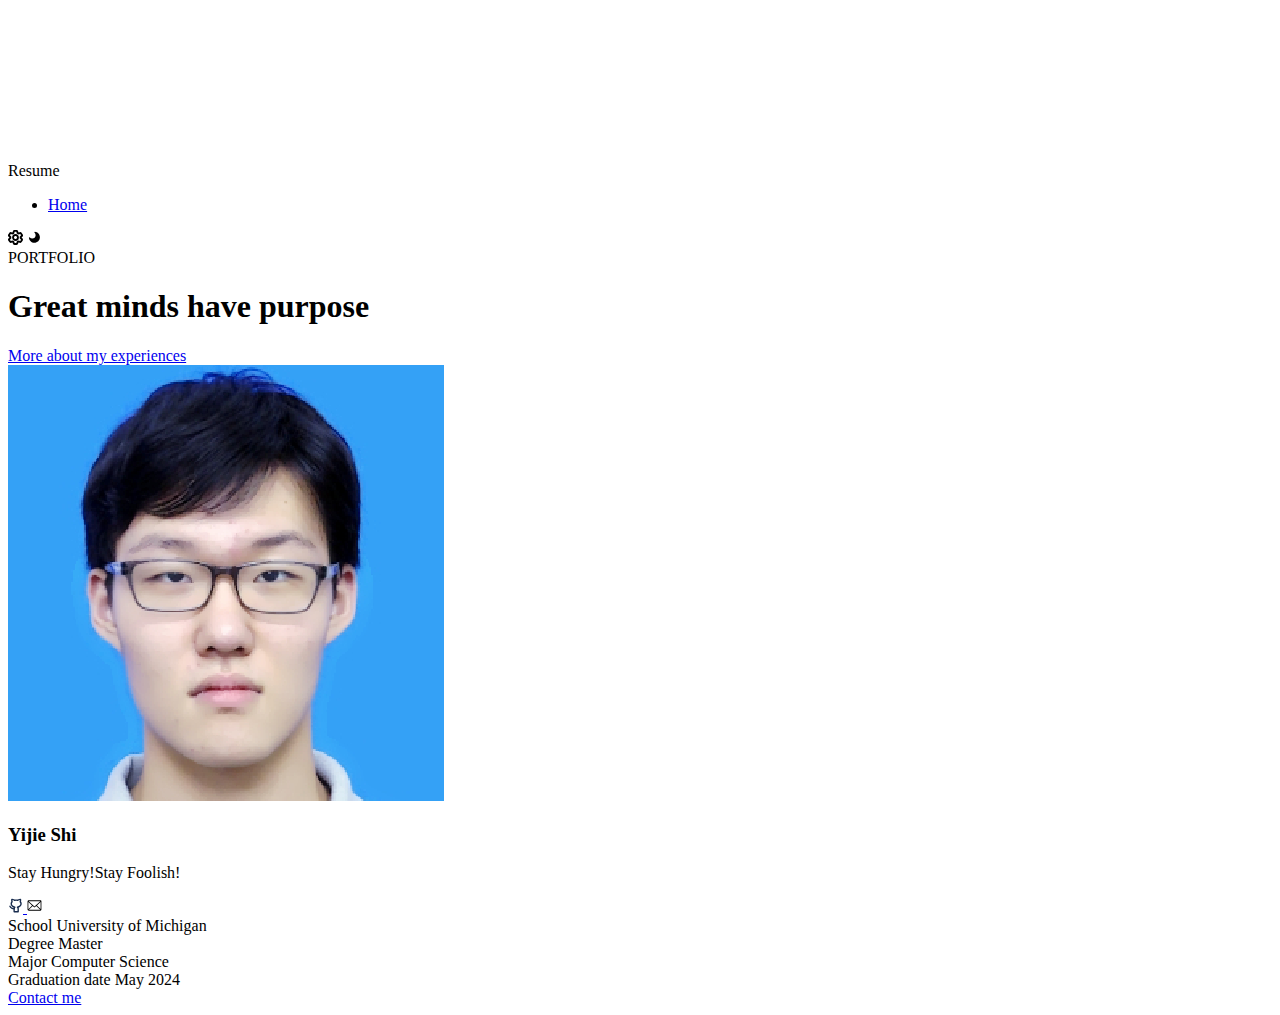
==== index.html @ 6bd4e048 "Change file name" ====
<!DOCTYPE html>
<html lang="en">

<head>
  <meta charset="UTF-8">
  <meta http-equiv="X-UA-Compatible" content="IE=edge">
  <meta name="viewport" content="width=device-width, initial-scale=1.0">
  <title>Yijie Shi's page</title>
  <link rel="stylesheet" href="./css/base.css">
  <script src="./js/jq.js"></script>
  <link rel="stylesheet" href="./css/home.css">
</head>

<body>
  <canvas class="canvas-wrap" id="triangle-lost-in-space" resize="true"></canvas>

  <!-- loading -->
  <div class="lodding-wrap">
    <div class="loadding-div"></div>
  </div>


  <!-- mainpage -->
  <div class="box">

    <!-- top -->
    <div class="header borderafter">
      <div class="col">
        <span>Resume</span>
        <div class="header-right">
          <div class="min_menu-wrap" id="minmenu">
            <span class="min_menu"></span>
          </div>
          <div class="menu_list">
            <ul class="header-nav">
              <li><a href="./home.html">Home</a></li>
            </ul>
            <!-- switch -->
            <span class="kaig-bottm">
              <svg t="1649159647627" class="icon" viewBox="0 0 1024 1024" version="1.1"
                xmlns="http://www.w3.org/2000/svg" p-id="2250" width="15" height="15">
                <path
                  d="M1008.535135 710.670332l-70.446388 116.386904a112.099975 112.099975 0 0 1-140.572857 43.829042l-69.422645-17.083729c-5.502624 3.1992-11.133217 6.3984-16.763809 9.341665l-18.299425 62.896276C687.335435 981.514621 639.4754 1023.744064 582.657604 1023.744064H441.764828c-56.817796 0-104.677831-42.293427-110.308423-97.703574l-18.299425-62.896276a422.166458 422.166458 0 0 1-16.827793-9.341665l-69.614597 17.083729a112.163959 112.163959 0 0 1-140.508873-43.893026L15.631361 710.542364a107.493127 107.493127 0 0 1 32.43989-144.731817L96.251206 518.910272a410.649338 410.649338 0 0 1 0-14.204448l-48.179955-46.836291a107.365159 107.365159 0 0 1-32.375906-144.731817l70.190452-116.450888a112.099975 112.099975 0 0 1 140.572857-43.893026l69.550612 17.083729c5.566608-3.1992 11.133217-6.3984 16.827794-9.341665l18.299425-62.896276C336.831061 42.229443 384.691096 0 441.508892 0H582.529636c56.817796 0 104.677831 42.293427 110.372407 97.63959l18.235441 62.704324c5.75856 3.007248 11.325169 6.142464 16.827793 9.341665l69.678581-17.083729a112.163959 112.163959 0 0 1 140.508873 43.893026l70.446388 116.514872a107.493127 107.493127 0 0 1-32.375906 144.731817l-48.179955 46.772307a414.616346 414.616346 0 0 1 0 14.204448l48.243939 46.836291c47.092227 31.928018 62.192452 94.952262 32.247938 145.115721z m-213.066733-142.23644l3.391152-31.032242a246.210447 246.210447 0 0 0 0-51.699076l-3.263184-30.904274 93.992502-91.305173-53.554612-88.553862-131.615096 32.311922-23.546113-16.059985a294.134466 294.134466 0 0 0-48.627844-26.809297l-27.513121-11.901025L568.453156 127.968008H455.649356L419.370426 252.736816l-27.705074 11.965009c-16.635841 7.166208-32.951762 16.187953-48.499875 26.745313l-23.610097 15.996001-131.487128-32.247938-53.36266 88.489878 94.056486 91.433141-3.263184 30.968258a247.874031 247.874031 0 0 0 0 51.699076l3.1992 30.904274-93.928518 91.369157 53.554612 88.489878 131.551112-32.311922 23.610097 16.059985c15.292177 10.429393 31.544114 19.451137 48.563859 26.809297l27.577106 11.965009L455.905292 895.776056h112.611848l36.342914-124.768808 27.64109-11.965009c16.699825-7.166208 32.951762-16.187953 48.563859-26.745313l23.546113-15.996001 131.423144 32.247938 53.68258-88.745814-94.184454-91.369157zM512.147232 615.846038c57.329668 0 103.846038-46.516371 103.974006-103.974006 0-57.329668-46.644339-103.974006-103.974006-103.974007S408.173225 454.542364 408.173225 511.872032 454.817564 615.846038 512.147232 615.846038z m0 127.968008c-127.968008 0-231.942014-103.910022-231.942015-231.942014 0-127.968008 103.910022-231.942014 231.942015-231.942015 127.968008 0 231.942014 103.910022 231.942014 232.133967A232.133967 232.133967 0 0 1 512.147232 743.814046z"
                  p-id="2251"></path>
              </svg>
              <span class="my-radio active" id="myRadio">
                <i></i>
              </span>
              <svg t="1649159678284" class="icon" viewBox="0 0 1024 1024" version="1.1"
                xmlns="http://www.w3.org/2000/svg" p-id="3376" width="15" height="15">
                <path
                  d="M505.4 878.6c-196.7 0-358-150.9-374.9-343.1 1-18.6 16.1-33.4 34.9-33.4 10.8 0 20.5 4.8 26.9 12.4 0.2 0.3 0.5 0.1 0.5-0.7 41.6 44.2 100.5 71.9 166.1 71.9 127.1 0 230.1-103 230.1-230.1 0-66.1-28-125.1-72.6-166.8 0.1-0.1 0.5-0.1 0.3-0.3-7-6.5-11.4-15.7-11.4-26.1 0-19 14.9-34.1 33.7-35.3 192.1 17.1 342.9 178.3 342.9 375 0 208-168.5 376.5-376.5 376.5z"
                  p-id="3377"></path>
              </svg>
            </span>
          </div>
        </div>
      </div>
    </div>

    <div class="navigation">
      <div class="nav-titleBox co zz">
        <div class="co-left"></div>

        <div class="co-right">
          <span class="titleBox-tag">PORTFOLIO</span>
          <h1>
            Great minds have purpose
          </h1>
          <a class="buttom navbtn" href="#next-one">More about my experiences
          </a>
        </div>
      </div>
    </div>

    <div class="content zz">
      <div class="co-left">
        <div class="me-card carbox borderbefore" id="mycard">
          <div class="mecar-title">
            <div class="me-image">
              <img src="./img/syj.png" alt="">
            </div>
            <h3>Yijie Shi</h3>
            <p class="me-hover">
              <span>Stay Hungry!Stay Foolish!</span>
            </p>
          </div>
          <div class="borderbotm"></div>
          <div class="lianxi-list">
            <a title="github:Yijie-Shi0829" href="https://github.com/Yijie-Shi0829">
              <svg t="1649145950732" class="icon" viewBox="0 0 1024 1024" version="1.1"
                xmlns="http://www.w3.org/2000/svg" p-id="16367" width="15" height="15">
                <path
                  d="M695.765333 981.333333h-276.053333c-26.794667 0-47.317333-21.077333-47.317333-48.64V739.84c0-29.184 6.314667-56.746667 17.365333-81.066667-129.365333-48.64-214.528-150.784-214.528-264.277333 0-53.504 17.365333-103.765333 50.474667-147.498667-12.629333-42.154667-15.786667-95.658667-12.629334-157.269333C216.234667 62.122667 236.8 42.666667 261.973333 42.666667c14.208 0 134.101333 1.621333 203.52 64.853333a504.448 504.448 0 0 1 184.533334 0C717.866667 44.288 837.717333 42.666667 853.504 42.666667c25.216 0 45.738667 19.456 47.317333 45.397333 4.693333 61.610667 0 115.114667-12.629333 157.269333C921.301333 290.688 938.666667 340.906667 938.666667 392.832c0 113.493333-85.162667 215.637333-214.528 264.277333a207.786667 207.786667 0 0 1 17.365333 81.066667v192.896c1.578667 27.562667-20.48 50.261333-45.738667 50.261333z m-228.693333-97.28h181.333333V739.84c0-27.562667-12.586667-53.504-33.109333-71.338667-14.165333-11.349333-20.48-30.805333-15.786667-50.261333 4.778667-17.834667 18.944-32.426667 36.309334-35.669333 123.050667-24.32 208.213333-102.144 208.213333-189.696 0-47.018667-25.258667-82.688-45.738667-105.386667-14.208-14.549333-17.365333-35.626667-7.893333-55.082667 6.314667-12.970667 15.786667-40.533333 15.786667-89.173333-39.466667 6.485333-85.205333 19.456-102.528 45.397333-11.093333 16.213333-31.573333 24.32-50.474667 19.456a393.045333 393.045333 0 0 0-194.005333 0c-18.944 4.864-37.888-3.242667-50.474667-19.456-17.365333-25.941333-63.146667-38.912-102.528-45.397333 1.578667 48.64 9.429333 76.202667 15.786667 89.173333 7.850667 17.834667 4.693333 40.533333-7.936 55.082667-20.48 22.698667-45.738667 58.368-45.738667 105.386667 0 87.552 85.205333 163.754667 208.213333 189.696 17.365333 3.242667 31.573333 17.834667 36.266667 35.669333 4.736 17.834667-1.578667 37.290667-15.786667 50.261333a95.104 95.104 0 0 0-33.109333 71.296v144.298667h3.157333z"
                  fill="#172B4D" p-id="16368"></path>
                <path
                  d="M403.968 788.394667c-212.949333 0-309.162667-194.56-313.898667-202.666667-11.050667-24.32-1.578667-53.461333 20.48-64.810667 23.68-11.349333 52.053333-1.621333 63.146667 21.077334 3.114667 6.485333 80.426667 157.269333 241.28 149.162666 26.837333-1.621333 48.896 19.456 48.896 46.976 1.578667 27.562667-18.901333 50.261333-45.738667 50.261334h-14.165333z"
                  fill="#172B4D" p-id="16369"></path>
              </svg>
            </a>
            <a title="email:yijieshi@umich.edu" href="Mailto:yijieshi@umich.edu?Subject=Title&amp;Body=Content">
              <svg t="1649145973361" class="icon" viewBox="0 0 1024 1024" version="1.1"
                xmlns="http://www.w3.org/2000/svg" p-id="17271" width="15" height="15">
                <path
                  d="M983.899806 785.385782V224.886223h0.180631l-0.180631-4.696419c-0.180632-5.238314-0.722526-10.476627-1.806315-15.714941-2.890104-25.469042-21.675781-44.977245-45.519139-47.686717H122.287529c-11.741048 0-23.482096 1.625684-34.861881 5.238314-30.346093 10.295996-50.757453 40.100194-50.576821 74.058917v534.849885c-0.361263 21.314518 5.780208 42.087141 17.701887 59.789028l0.361263 0.722526 5.418946 3.973893c18.243782 21.856412 44.977245 34.319986 73.517022 34.500618H904.421944c37.751984 0 70.265655-27.094726 79.477862-66.291763l0.180631-0.541894c0.361263-5.96084 0.361263-11.741048-0.180631-17.701888zM390.16405 547.494091l55.453872 49.854295 43.893456 40.100194c5.418945 5.96084 13.005468 9.57347 21.133886 9.57347 7.947786 0 15.534309-3.431999 21.133886-9.57347l101.153642-91.941436 272.753572 263.721997H126.622685L390.16405 547.494091z m120.119951 30.346092L111.449638 216.03528H115.604163c214.409596-0.903158 703.559711-2.890104 793.875463-0.361263l-399.195625 362.166166z m165.458458-69.72376l251.619686-227.956959v474.518963L675.742459 508.116423z m-328.568707 0.180631L93.205856 760.278003V278.895043l253.967896 229.402011z"
                  p-id="17272"></path>
              </svg>
            </a>
          </div>
          <div class="borderbotm"></div>
          <div class="mecar-bottm">
            <div>
              <span class="mecarbottm-key">School</span>
              <span class="mecarbottm-value">University of Michigan</span>
            </div>
            <div>
              <span class="mecarbottm-key">Degree</span>
              <span class="mecarbottm-value">Master</span>
            </div>
            <div>
              <span class="mecarbottm-key">Major</span>
              <span class="mecarbottm-value">Computer Science</span>
            </div>
            <div>
              <span class="mecarbottm-key">Graduation date</span>
              <span class="mecarbottm-value">May 2024</span>
            </div>

          </div>
          <div class="borderbotm"></div>
          <div class="buttom-box ">
            <a class="button" href="Mailto:yijieshi@umich.edu?Subject=Title&amp;Body=Content">Contact me</a>
          </div>
        </div>
      </div>
      <!-- right -->
      <div class="co-right" id="next-one">
        <div class="content-li li1">
        </div>
        <div class="borderbotm"></div>
      </div>
    </div>
</body>

<script src="./js/base.js"></script>
<script type="text/javascript" src="./js/paper-full.min.js"></script>
<script type="text/javascript" src="./js/canvas.js"></script>

</html>
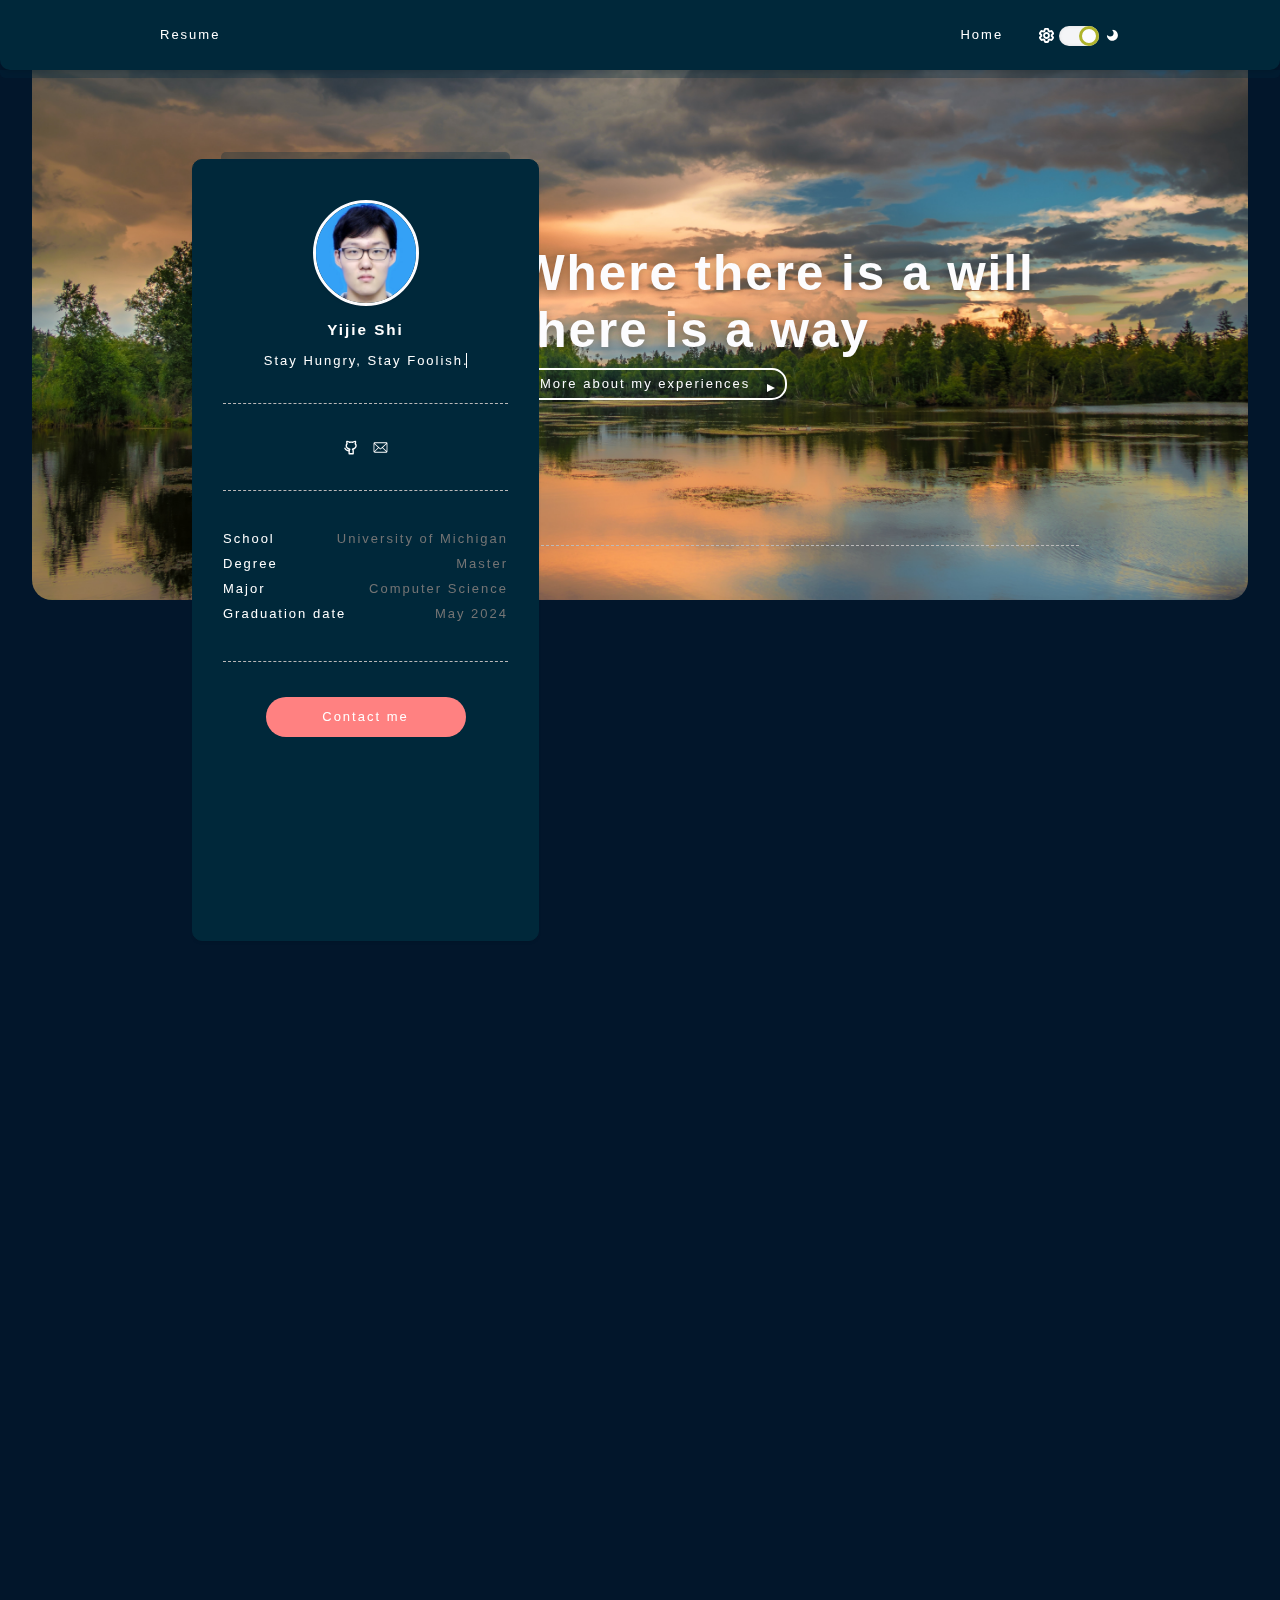
==== commit cea864db: "Update" ====
--- a/index.html
+++ b/index.html
@@ -14,12 +14,6 @@
 <body>
   <canvas class="canvas-wrap" id="triangle-lost-in-space" resize="true"></canvas>
 
-  <!-- loading -->
-  <div class="lodding-wrap">
-    <div class="loadding-div"></div>
-  </div>
-
-
   <!-- mainpage -->
   <div class="box">
 
@@ -33,7 +27,7 @@
           </div>
           <div class="menu_list">
             <ul class="header-nav">
-              <li><a href="./home.html">Home</a></li>
+              <li><a href="./index.html">Home</a></li>
             </ul>
             <!-- switch -->
             <span class="kaig-bottm">
@@ -43,7 +37,7 @@
                   d="M1008.535135 710.670332l-70.446388 116.386904a112.099975 112.099975 0 0 1-140.572857 43.829042l-69.422645-17.083729c-5.502624 3.1992-11.133217 6.3984-16.763809 9.341665l-18.299425 62.896276C687.335435 981.514621 639.4754 1023.744064 582.657604 1023.744064H441.764828c-56.817796 0-104.677831-42.293427-110.308423-97.703574l-18.299425-62.896276a422.166458 422.166458 0 0 1-16.827793-9.341665l-69.614597 17.083729a112.163959 112.163959 0 0 1-140.508873-43.893026L15.631361 710.542364a107.493127 107.493127 0 0 1 32.43989-144.731817L96.251206 518.910272a410.649338 410.649338 0 0 1 0-14.204448l-48.179955-46.836291a107.365159 107.365159 0 0 1-32.375906-144.731817l70.190452-116.450888a112.099975 112.099975 0 0 1 140.572857-43.893026l69.550612 17.083729c5.566608-3.1992 11.133217-6.3984 16.827794-9.341665l18.299425-62.896276C336.831061 42.229443 384.691096 0 441.508892 0H582.529636c56.817796 0 104.677831 42.293427 110.372407 97.63959l18.235441 62.704324c5.75856 3.007248 11.325169 6.142464 16.827793 9.341665l69.678581-17.083729a112.163959 112.163959 0 0 1 140.508873 43.893026l70.446388 116.514872a107.493127 107.493127 0 0 1-32.375906 144.731817l-48.179955 46.772307a414.616346 414.616346 0 0 1 0 14.204448l48.243939 46.836291c47.092227 31.928018 62.192452 94.952262 32.247938 145.115721z m-213.066733-142.23644l3.391152-31.032242a246.210447 246.210447 0 0 0 0-51.699076l-3.263184-30.904274 93.992502-91.305173-53.554612-88.553862-131.615096 32.311922-23.546113-16.059985a294.134466 294.134466 0 0 0-48.627844-26.809297l-27.513121-11.901025L568.453156 127.968008H455.649356L419.370426 252.736816l-27.705074 11.965009c-16.635841 7.166208-32.951762 16.187953-48.499875 26.745313l-23.610097 15.996001-131.487128-32.247938-53.36266 88.489878 94.056486 91.433141-3.263184 30.968258a247.874031 247.874031 0 0 0 0 51.699076l3.1992 30.904274-93.928518 91.369157 53.554612 88.489878 131.551112-32.311922 23.610097 16.059985c15.292177 10.429393 31.544114 19.451137 48.563859 26.809297l27.577106 11.965009L455.905292 895.776056h112.611848l36.342914-124.768808 27.64109-11.965009c16.699825-7.166208 32.951762-16.187953 48.563859-26.745313l23.546113-15.996001 131.423144 32.247938 53.68258-88.745814-94.184454-91.369157zM512.147232 615.846038c57.329668 0 103.846038-46.516371 103.974006-103.974006 0-57.329668-46.644339-103.974006-103.974006-103.974007S408.173225 454.542364 408.173225 511.872032 454.817564 615.846038 512.147232 615.846038z m0 127.968008c-127.968008 0-231.942014-103.910022-231.942015-231.942014 0-127.968008 103.910022-231.942014 231.942015-231.942015 127.968008 0 231.942014 103.910022 231.942014 232.133967A232.133967 232.133967 0 0 1 512.147232 743.814046z"
                   p-id="2251"></path>
               </svg>
-              <span class="my-radio active" id="myRadio">
+              <span class="switch active" id="switch">
                 <i></i>
               </span>
               <svg t="1649159678284" class="icon" viewBox="0 0 1024 1024" version="1.1"
@@ -63,9 +57,8 @@
         <div class="co-left"></div>
 
         <div class="co-right">
-          <span class="titleBox-tag">PORTFOLIO</span>
           <h1>
-            Great minds have purpose
+            Where there is a will there is a way
           </h1>
           <a class="buttom navbtn" href="#next-one">More about my experiences
           </a>
@@ -82,7 +75,7 @@
             </div>
             <h3>Yijie Shi</h3>
             <p class="me-hover">
-              <span>Stay Hungry!Stay Foolish!</span>
+              <span>Stay Hungry, Stay Foolish.</span>
             </p>
           </div>
           <div class="borderbotm"></div>
@@ -143,7 +136,5 @@
 </body>
 
 <script src="./js/base.js"></script>
-<script type="text/javascript" src="./js/paper-full.min.js"></script>
-<script type="text/javascript" src="./js/canvas.js"></script>
 
 </html>
--- a/css/base.css
+++ b/css/base.css
@@ -0,0 +1,726 @@
+:root {
+ /* background */
+--backColor:#fff;
+--borderline:#00283a;
+--headerCOlor:#00283A;
+--headerhover:rgb(0, 40, 58,.8);
+
+--headerFont:#fff;
+--fontColor:#00283A;
+--mainColor:#ff8181;
+--bagColor:#02162b;
+}
+
+.content-li svg path,.buttom svg path{
+  fill:#fff;
+}
+svg{
+  vertical-align: middle;
+}
+svg path{
+  fill: var(--headerFont);
+}
+
+.zhezhao{
+  position: fixed;
+  left: 0px;
+  right: 0px;
+  bottom: 0px;
+  top: 0px;
+  background-color: rgba(0, 0, 0, .7);
+  z-index: 9;
+  display: none;
+}
+.zhezhao.active{
+  display: block;
+}
+.zhezhao .close{
+  position: absolute;
+  right: 20%;
+  top:  10%;
+}
+.close path{
+  fill: #FCFCFE;
+}
+#videoResume{
+  position: absolute;
+  left: 50%;
+  top:  50%;
+  transform: translate(-50%,-50%);
+}
+#videoResumeC{
+  width: 100%;
+}
+
+
+body,
+html {
+  position: relative;
+  margin: 0px;
+  width: 100%;
+  padding: 0px;
+  font-size: 13px;
+  letter-spacing: 2px;
+  transition: .4s ease-in-out;
+  font-weight: 400;
+  font-family: -apple-system, BlinkMacSystemFont, "Segoe UI", Roboto, "Helvetica Neue", Arial, "Noto Sans", sans-serif, "Apple Color Emoji", "Segoe UI Emoji", "Segoe UI Symbol", "Noto Color Emoji";
+  
+  color: var(--headerFont);
+  background-color:var(--bagColor);
+}
+a{
+   transition: color .6s ease-in-out;
+   text-decoration: none;
+   color: inherit;
+}
+a:hover {
+  color: var(--mainColor);
+}
+
+
+.carbox {
+  background-color: var(--headerCOlor);
+  border-radius: 12px;
+  box-shadow: 0 2px 4px -2px rgb(0 0 0 / 15%);
+}
+
+ul {
+  list-style: none;
+  margin: 0px;
+  padding: 0px;
+}
+
+ul>li {
+  display: inline-block;
+}
+img {
+  width: 100%;
+  height: 100%;
+  vertical-align: middle;
+}
+.copybottm {
+  padding: 30px 20px;
+  color: #7B7B7D;
+  font-size: 10px;
+  font-weight: 700;
+  letter-spacing: 2px;
+  transition: .4s ease-in-out;
+  text-transform: uppercase;
+}
+
+.header {
+  position: fixed;
+  z-index: 2;
+  top: 0px;
+  width: 100%;
+  height: 70px;
+  line-height: 70px;
+  background-color: var(--headerCOlor);
+  border-radius: 0% 0% 10px 10px;
+  box-shadow: 0 2px 4px 0 rgb(0 0 0 / 15%);
+}
+
+.borderafter::after{
+  content: '';
+  position: absolute;
+  top: 70px;
+  left: 0px;
+  right: 0px;
+  height: 8px;
+  /* background-color: #00283A; */
+  background-color: var(--borderline);
+  border-radius: 0% 0% 5px 5px;
+  opacity: .3;
+}
+
+.borderbefore::before{
+  content: '';
+  position: absolute;
+  top: -8px;
+  left: 8%;
+  right: 8%;
+  height: 10px;
+  background-color: var(--borderline);
+  border-radius: 5px 5px 0% 0%;
+  opacity: .3;
+}
+
+.col {
+  width: 75%;
+  margin: 0 auto;
+  /* border: 1px solid red; */
+}
+
+.header>div {
+  display: flex;
+  justify-content: space-between;
+}
+
+.kaig-bottm img {
+  width: 15px;
+  height: 15px;
+}
+.kaig-bottm .switch{
+  position: relative;
+  display: inline-block;
+  height: 20px;
+  width: 40px;
+  vertical-align: middle;
+  background: #F4F5F7;
+  border-radius: 2em;
+  box-shadow: inset 0 0 4px -1px rgb(0 0 0 / 15%);
+  transition: .4s ease-in-out;
+  cursor: pointer;
+}
+
+.kaig-bottm .switch.active>i{
+  right: 0px;
+  left: auto;
+}
+.kaig-bottm .switch>i{
+  position: absolute;
+  left: 0px;
+  top: 0px;
+  bottom: 0px;
+  display: inline-block;
+  width: 35%;
+  border: solid 3px #AFB42B;
+  border-radius: 50%;
+  background: #FCFCFE;
+  transition: all .2s ease;
+}
+
+.header-nav {
+  display: inline-block;
+}
+
+.header-nav>li.active::after {
+  content: '';
+  display: inline-block;
+  position: absolute;
+  bottom: 0;
+  left: 0px;
+  right: 0px;
+  border-radius: 10px;
+  height: 3px;
+  background-color: var(--mainColor);
+  transition: .4s ease-in-out;
+}
+
+.header-nav>li {
+  padding: 0 30px;
+  position: relative;
+  transition: color .6s ease-in-out;
+  box-sizing: border-box;
+}
+
+.header-nav>li:hover {
+  color: var(--mainColor);
+}
+
+
+
+.navigation.active{ 
+  background-image: url("../img/back/N.jpg") !important;
+  
+}
+.navigation {
+  margin: 0px auto 0;
+  width: 95%;
+  background-color: transparent;
+  height: 600px;
+  border-radius: 20px;
+  background-image: url("../img/back/D.jpg");
+  background-attachment: fixed;
+  background-size: 100%;
+  background-repeat: no-repeat;
+  overflow: hidden;
+  color: #fff;
+}
+
+.navigation .titleBox-tag {
+  text-transform: uppercase;
+}
+
+.navigation h1 {
+  margin: 10px 0;
+  font-size: 3.8rem;
+  color: #fcfcfe;
+  text-shadow: 0 1px 10px rgb(0 0 0 / 30%);
+}
+.navigation .buttom:hover{
+  transform: scale(1.1);
+  color: #fff;
+}
+.navigation>.nav-titleBox {
+  margin-top: 18rem;
+}
+
+.nav-titleBox .buttom {
+  display: inline-block;
+  height: 28px;
+  line-height: 28px;
+  padding: 0px 35px 0 20px;
+  border: 2px solid white;
+  border-radius: 15px;
+  cursor: pointer;
+  transition: transform .3s ease;
+  color: #fcfcfe;
+  position: relative;
+}
+.nav-titleBox .buttom::after{
+  position: absolute;
+  right: 10px;
+  top: 50%;
+  content: '';
+  width: 0px;
+  height: 0px;
+  border-top: 4px solid transparent;
+  border-left: 8px solid #fff;
+  border-bottom: 4px solid transparent;
+  animation: bmove 1s infinite;
+}
+@keyframes bmove {
+  0%{
+    opacity: 1;
+    transform: translateX(-8px) translateY(-50%);
+  }
+  100%{
+    opacity: 0;
+    transform: translateX(5px) translateY(-50%);
+  }
+}
+
+
+.co-left {
+  width:35%;
+  display: inline-block;
+  height: 50px;
+}
+
+.co-right {
+  width: 64%;
+  display: inline-block;
+  /* background-color: #45454566; */
+  min-height: 50px;
+}
+.co{
+  width: 70%;
+  margin: 0 auto;
+}
+
+.content {
+  position: relative;
+  top: -90px;
+  min-height: 1000px;
+  width: 70%;
+  margin: 0 auto;
+  display: flex;
+}
+
+.scroll{
+  position: fixed !important;
+  top: 49%;
+}
+.content .me-card {
+  width: fit-content;
+  min-width: 285px;
+  transform: translateY(-351px);
+  height: 780px;
+  border-radius: 10px;
+  text-align: center;
+  border: 1px solid var(--headerCOlor);
+  padding: 0px 30px;
+}
+
+
+.mecar-title {
+  margin-top: 40px;
+}
+
+
+.me-hover span{
+  margin: 0 auto;
+  display: block;
+  font: 14px ;
+  border-right: .08em solid;
+  width: 28ch; 
+  white-space: nowrap;
+  overflow: hidden;
+  animation: typing 3s steps(28,end), blink-caret .3s step-end infinite alternate;
+}
+
+
+@keyframes typing {
+  from {
+    width: 0;
+  }
+}
+@keyframes blink-caret {
+  50%{
+    border-color: transparent;
+  }
+}
+
+
+.content .borderbotm {
+  border-bottom: 1px dashed rgb(187, 185, 185);
+  height: 0px;
+  margin: 35px 0;
+}
+
+.mecar-title .me-image {
+  position: relative;
+  display: inline-block;
+}
+.me-image>img{
+  width: 100px;
+  height: 100px;
+  border: solid 3px #FCFCFE;
+  border-radius: 50%;
+  box-shadow: 0 2px 4px -2px rgb(0 0 0 / 15%);
+}
+.mecar-title .me-image>.status{
+    height: 20px;
+    width: 20px;
+     box-shadow: 0 2px 4px -2px rgb(0 0 0 / 15%);
+    border-radius: 50%;
+    position: absolute;
+    border: solid 3px #FCFCFE;
+    right: 0px;
+    bottom: 0px;
+    background-color: var(--mainColor);
+    overflow: hidden;
+    color: #fff;
+    transition: width .2s ease-in-out, visible .2s ease-in-out;
+}
+.mecar-title .me-image:hover .status{
+  width: 100px;
+  border-radius: 20px;
+}
+.mecar-title .me-image:hover .status i {
+  width: 0%;
+  visibility: hidden;
+}
+.mecar-title .me-image:hover .status i {
+  width: 100%;
+  visibility: visible;
+}
+
+.mecar-bottm>div {
+  display: flex;
+  justify-content: space-between;
+  height: 25px;
+  line-height: 25px;
+}
+
+.mecar-bottm .mecarbottm-key {
+  font-weight: 500;
+}
+
+.mecar-bottm .mecarbottm-value {
+  font-weight: 500;
+  color: #747474;
+}
+.me-card .lianxi-list svg{
+  margin: 0 5px;
+ 
+}
+.me-card .lianxi-list a svg path{
+  transition: .2s ease-in-out;
+}
+.me-card .lianxi-list a:hover svg path{
+  fill: var(--mainColor);
+}
+.me-card .lianxi-list a{
+ display: inline-block;
+}
+.me-card .buttom-box .button{
+  display: block;
+  margin: 0 auto;
+  border: none;
+  height: 40px;
+  line-height: 40px;
+  width: 200px;
+ 
+  color: var(--headerFont);
+  border-radius: 50px;
+  background: linear-gradient(-45deg, var(--mainColor) 50%, #fff 60%, var(--mainColor) 70%);
+  background-size: 600% 100%;
+  animation: shine 5s infinite;
+}
+@keyframes shine {
+  0% {
+    background-position-x: 100%;
+  }
+  50% {
+    background-position-x: 0%;
+  }
+  100% {
+    background-position-x: -100%;
+  }
+}
+
+.content-li>h3 {
+  display: flex;
+  align-items: center;
+  color: var(--headerFont);
+}
+
+.content-li .borderbotm {
+  flex: 1;
+  margin-left: 20px;
+  margin-right: 20px;
+}
+
+
+.lodding-wrap{
+  position: fixed;
+  left: 0px;
+  right: 0px;
+  bottom: 0px;
+  top: 0px;
+  background-color: rgba(0, 0, 0, 0.95);
+  z-index: 9;
+  opacity: 1;
+}
+
+.loadding-div{
+  left: 50%;
+  top: 50%;
+  position: relative;
+  width: 100px;
+  height: 100px;
+  transform: rotateZ(-13deg) translate(-50%,-50%); 
+  animation: insect-fly 0.3333333333s infinite alternate cubic-bezier(.45,-0.43,.63,1.94);
+}
+
+.loadding-div::after,.loadding-div::before{
+  content: '';
+  position: absolute;
+  width: 50px;
+  height: 50px;
+  border: 1px solid #00c7ff;
+  transform: rotateX(60deg) rotateY(-60deg);
+  background-color: rgba(81, 0, 255, 0.723);
+  border-radius: 40% 20% 50% 50%;
+  animation: wings 0.333s infinite cubic-bezier(0.6, 0, 0.4, 1) alternate;
+}
+.loadding-div::after{
+  transform-origin: right center;
+  left: 0;
+}
+
+.loadding-div::before{
+  right: 0;
+  transform-origin: left center;
+  animation-direction: alternate-reverse;
+}
+
+@keyframes insect-fly {
+  from {
+    margin-top: -0.3em;
+  }
+  to {
+    margin-top: 0.3em;
+  }
+}
+@keyframes wings {
+  from{
+    transform: rotateX(60deg) rotateY(-60deg);
+  }
+  to{
+    transform: rotateX(60deg) rotateY(60deg);
+  }
+}
+
+.canvas-wrap{
+  position: fixed;
+  top: 100px;
+  bottom: 0px;
+  z-index: 1;
+  left: 0;
+  right: 0;
+}
+
+
+.zz{
+  position: relative;
+  z-index: 1;
+}
+
+
+.buttonsty{
+  cursor: pointer;
+  transition: .4s ease-in-out;
+}
+.buttonsty:hover{
+  transform: scale(1.03);
+}
+
+ .music-wrap{
+  position: fixed;
+  right: -14%;
+  bottom: 30px;
+  z-index: 2;
+  transition: right .3s ease;
+}
+.music-wrap:hover{
+  right: 0%;
+}
+
+ .min_menu{
+  display: none;
+  height: 2px;
+  width: 15px;
+  background-color: var(--headerFont);
+  border-radius: 2px;
+  position: relative;
+  transition: .4s ease-in-out;
+}
+.min_menu::after{
+  content: "";
+  top: -5px;
+  position: absolute;
+  background-color: inherit;
+  transition: .4s ease-in-out;
+  display: block;
+  width: 15px;
+  height: 2px;
+  border-radius: 2px;
+}
+
+.min_menu::before{
+  content: "";
+  bottom: -5px;
+  position: absolute;
+  background-color: inherit;
+  transition: .4s ease-in-out;
+  display: block;
+  width: 15px;
+  height: 2px;
+  border-radius: 2px;
+  
+}
+.min_menu-wrap{
+  min-width: 50px;
+}
+.min_menu-wrap.active .min_menu{
+  transform: rotate(45deg);
+}
+.min_menu-wrap.active .min_menu::after{
+  transform: translate(0,5px) rotate(-90deg);
+}
+.min_menu-wrap.active .min_menu::before{
+  transform: translate(0,-5px) rotate(-90deg);
+}
+
+  @media screen and (max-width: 950px) {
+    .col>span{
+      visibility: hidden;
+    }
+    .content .me-card{
+      min-width: auto;
+    }
+    .co-left{
+      position: relative;
+      width: auto;
+      display: block;
+      height: auto;
+    }
+    .co-right{
+      width: 100%;
+    }
+    .content{
+      display: block;
+    }
+    .content .me-card{
+      width:auto;
+      transform: translateY(-20px);
+    }
+    .scroll{
+      position:relative !important;
+    }
+
+    
+    .min_menu{
+      display: inline-block;
+    }
+
+    .co-left{
+      display: none;
+    }
+    .co-right{
+      width: 100%;
+    }
+
+  
+    .header-right .min_menu-wrap{
+      text-align: center;
+    }
+    .header-right .header-nav>li{
+      display: block;
+    }
+    .header-right .kaig-bottm{
+      display: block;
+    }
+
+    .menu_list{
+      pointer-events: none;
+      position: absolute;
+      left: 0;
+      right: 0;
+      text-align: center;
+      opacity: 0;
+      background-color: var(--headerhover);
+      transform: translateY(10px);
+      transition: .1s ease-in-out;
+    }
+
+    .menu_list.active{
+      opacity: 1;
+      pointer-events: all;
+      transform: translateY(0px);
+    }
+
+    .navigation>.nav-titleBox {
+      margin-top: 10rem;
+    }
+  }
+
+ @media screen and (max-width:1200px){
+  .navigation{
+    text-align: center;
+    background-size: 100% 100%;
+  }
+ 
+  .co-left{
+    position: relative;
+    width: auto;
+    display: block;
+    height: auto;
+  }
+  .co-right{
+    width: 100%;
+  }
+  .content{
+    display: block;
+  }
+  .content .me-card{
+    width:auto;
+    transform: translateY(-20px);
+  }
+  .scroll{
+    position:relative !important;
+  }
+}
+
+
+
+
+
+
+
+
+
+
--- a/css/home.css
+++ b/css/home.css
@@ -0,0 +1,49 @@
+.li1-box{
+  display: flex;
+  flex-wrap: wrap;
+  justify-content: space-between;
+}
+
+.li1-box-item{
+  overflow: hidden;
+  flex: 0 0 48%;
+  position: relative;
+  margin-bottom: 40px;
+}
+.li1-box-item:hover img{
+  transform: scale(1);
+}
+.li1-box-item:hover .boxitem-title{
+  bottom:0px;
+  opacity: 1;
+  transform: scale(1.2);
+}
+.li1-box-item>img{
+  height: 100%;
+  transform: scale(1.1);
+  transition: all .3s ease-in-out;
+}
+.li1-box-item .boxitem-title{
+  position: absolute;
+  bottom:-75px;
+  left:0px;
+  right: 0px;
+  height: 75px;
+  text-align: center;
+  background-color: var(--headerhover);
+  color: var(--headerFont);
+  transition: all .3s ease-in-out;
+  transform: scale(1);
+  font-size: 12px;
+}
+.boxitem-title h6{
+  font-size: 12px;
+  margin: 15px 0 8px;
+}
+
+  @media screen and (max-width: 550px) {
+    .li1-box-item{
+      flex: auto;
+      min-height: auto;
+    }
+  }
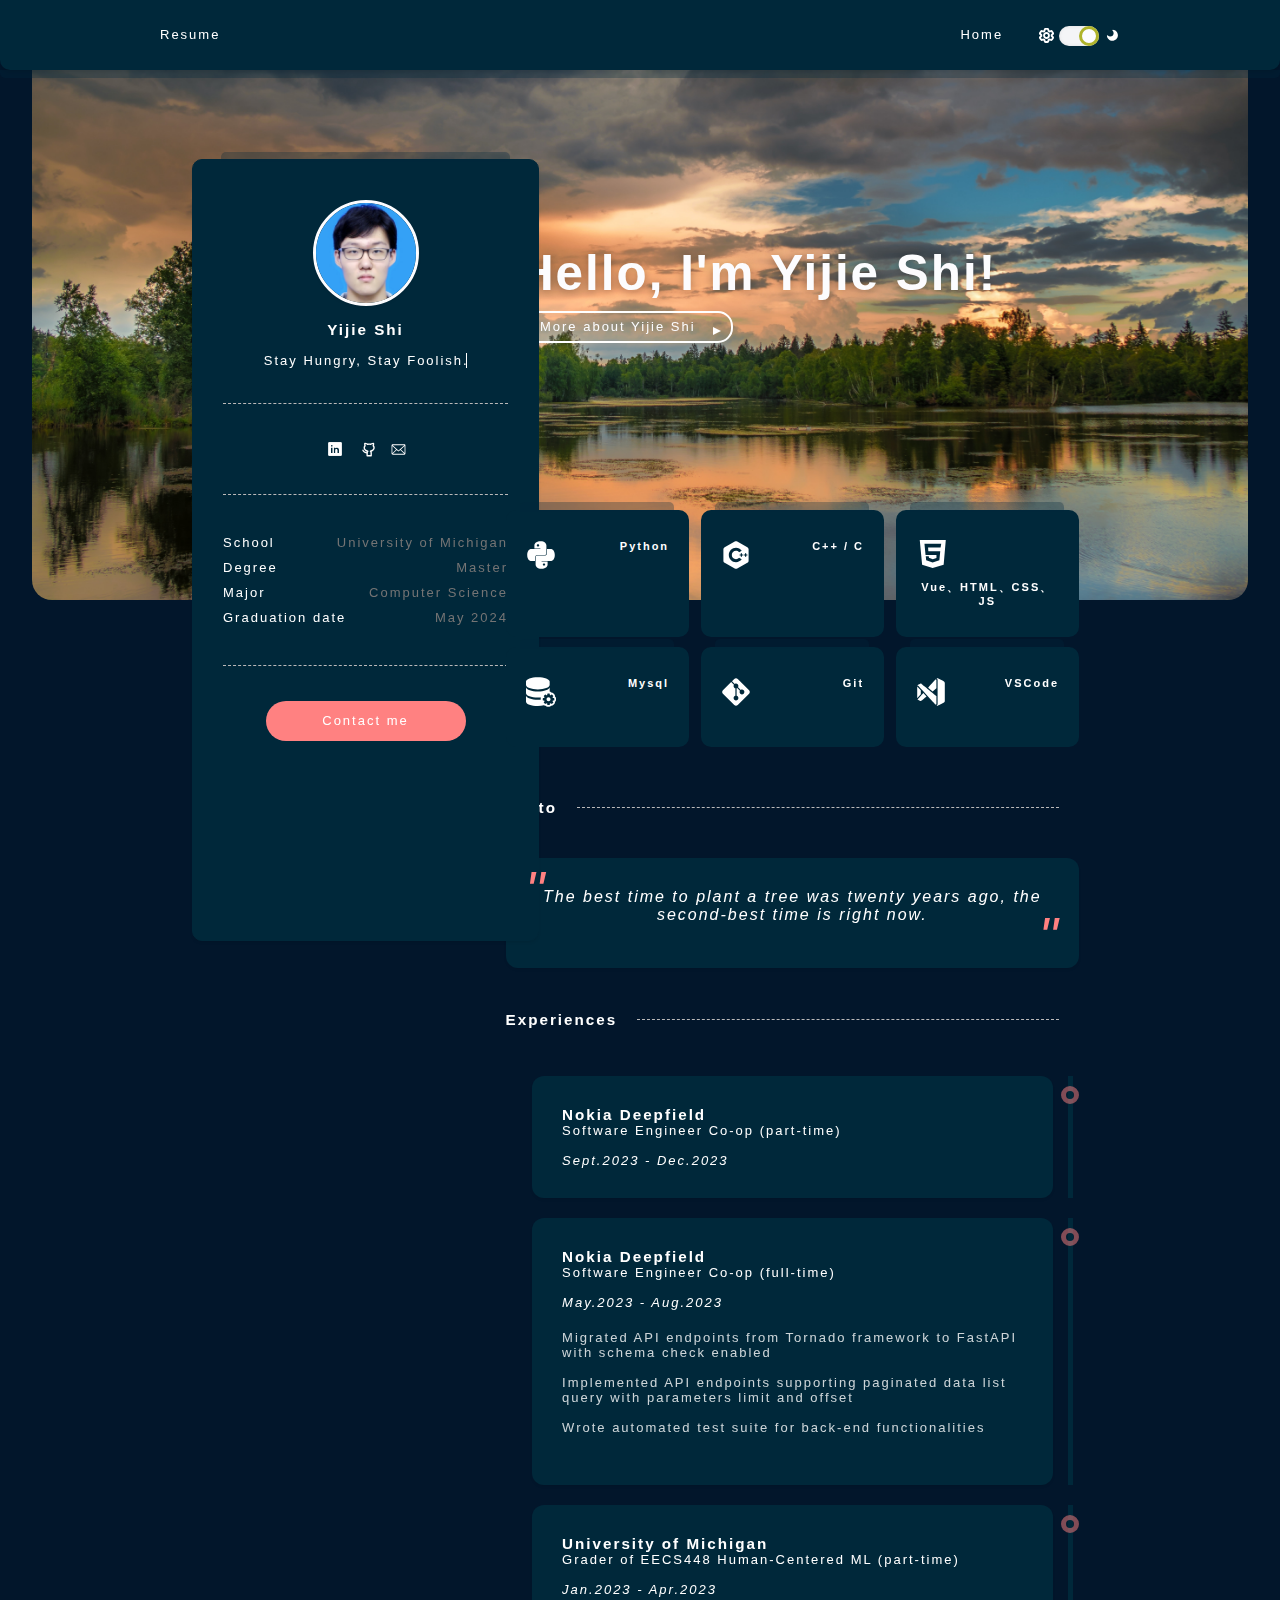
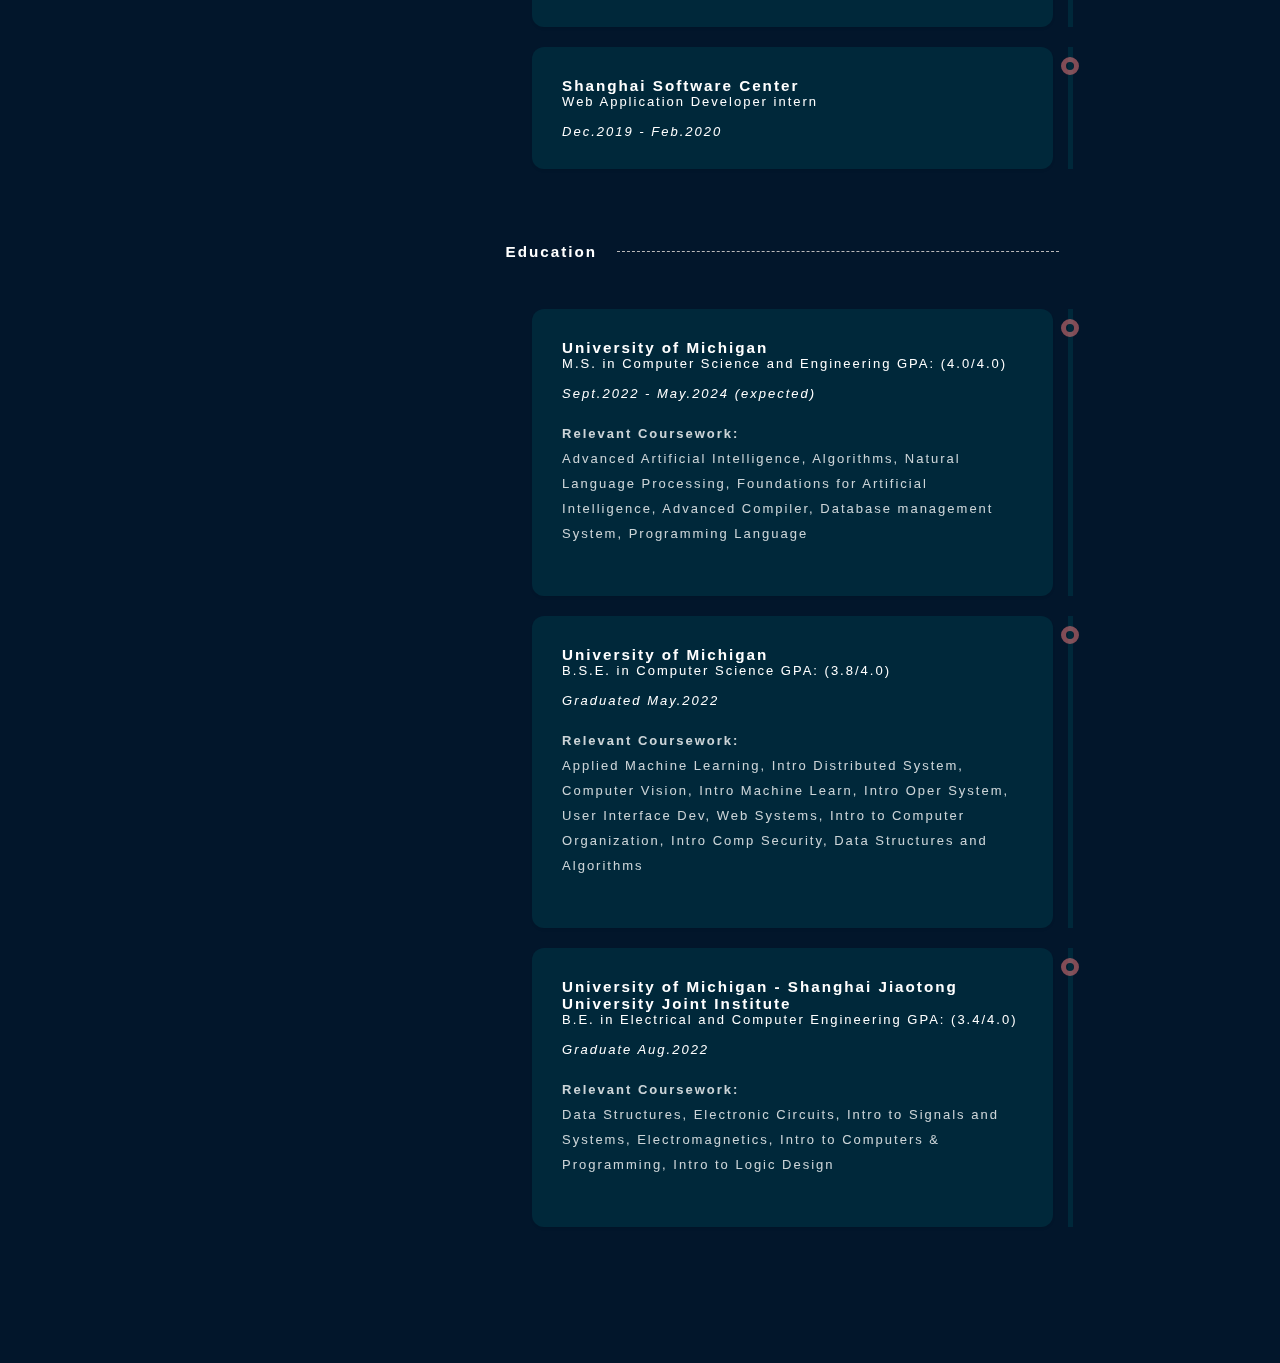
==== commit 77b93449: "Add content" ====
--- a/index.html
+++ b/index.html
@@ -58,9 +58,9 @@
 
         <div class="co-right">
           <h1>
-            Where there is a will there is a way
+            Hello, I'm Yijie Shi!
           </h1>
-          <a class="buttom navbtn" href="#next-one">More about my experiences
+          <a class="buttom navbtn" href="#next-one">More about Yijie Shi
           </a>
         </div>
       </div>
@@ -80,6 +80,16 @@
           </div>
           <div class="borderbotm"></div>
           <div class="lianxi-list">
+            <a title="linkedin:Yijie-Shi0829" href="https://www.linkedin.com/in/yijie-shi-509a8b241/">
+              <svg viewBox="0 0 48 48" version="1.1" xmlns="http://www.w3.org/2000/svg" xmlns:xlink="http://www.w3.org/1999/xlink" width="20" height="20">
+                <title>Linkedin</title>
+                <g id="Icon/Social/linkedin-color" stroke="none" stroke-width="1" fill="none" fill-rule="evenodd">
+                    <path d="M20.9716667,33.5527338 L25.001,33.5527338 L25.001,27.1328007 C25.001,25.439485 25.3213333,23.7988354 27.4206667,23.7988354 C29.491,23.7988354 29.517,25.7351486 29.517,27.2404662 L29.517,33.5527338 L33.5506667,33.5527338 L33.5506667,26.4341413 C33.5506667,22.9381777 32.796,20.2505391 28.711,20.2505391 C26.7483333,20.2505391 25.432,21.3265278 24.8943333,22.3471839 L24.839,22.3471839 L24.839,20.5725357 L20.9716667,20.5725357 L20.9716667,33.5527338 Z M16.423,14.1202696 C15.1273333,14.1202696 14.0823333,15.1682587 14.0823333,16.4595785 C14.0823333,17.7508984 15.1273333,18.7992208 16.423,18.7992208 C17.7133333,18.7992208 18.761,17.7508984 18.761,16.4595785 C18.761,15.1682587 17.7133333,14.1202696 16.423,14.1202696 L16.423,14.1202696 Z M14.4026667,33.5527338 L18.4406667,33.5527338 L18.4406667,20.5725357 L14.4026667,20.5725357 L14.4026667,33.5527338 Z M9.76633333,40 C8.79033333,40 8,39.2090082 8,38.2336851 L8,9.76631493 C8,8.79065843 8.79033333,8 9.76633333,8 L38.234,8 C39.2093333,8 40,8.79065843 40,9.76631493 L40,38.2336851 C40,39.2090082 39.2093333,40 38.234,40 L9.76633333,40 Z" id="Shape" fill="#000000"></path>
+                    <path d="M20.9716667,33.5527338 L25.001,33.5527338 L25.001,27.1328007 C25.001,25.439485 25.3213333,23.7988354 27.4206667,23.7988354 C29.491,23.7988354 29.517,25.7351486 29.517,27.2404662 L29.517,33.5527338 L33.5506667,33.5527338 L33.5506667,26.4341413 C33.5506667,22.9381777 32.796,20.2505391 28.711,20.2505391 C26.7483333,20.2505391 25.432,21.3265278 24.8943333,22.3471839 L24.839,22.3471839 L24.839,20.5725357 L20.9716667,20.5725357 L20.9716667,33.5527338 Z M16.423,14.1202696 C15.1273333,14.1202696 14.0823333,15.1682587 14.0823333,16.4595785 C14.0823333,17.7508984 15.1273333,18.7992208 16.423,18.7992208 C17.7133333,18.7992208 18.761,17.7508984 18.761,16.4595785 C18.761,15.1682587 17.7133333,14.1202696 16.423,14.1202696 L16.423,14.1202696 Z M14.4026667,33.5527338 L18.4406667,33.5527338 L18.4406667,20.5725357 L14.4026667,20.5725357 L14.4026667,33.5527338 Z M9.76633333,40 C8.79033333,40 8,39.2090082 8,38.2336851 L8,9.76631493 C8,8.79065843 8.79033333,8 9.76633333,8 L38.234,8 C39.2093333,8 40,8.79065843 40,9.76631493 L40,38.2336851 C40,39.2090082 39.2093333,40 38.234,40 L9.76633333,40 Z" id="Shape" fill="#FFFFFF"></path>
+                </g>
+            </svg>
+
+            </a>
             <a title="github:Yijie-Shi0829" href="https://github.com/Yijie-Shi0829">
               <svg t="1649145950732" class="icon" viewBox="0 0 1024 1024" version="1.1"
                 xmlns="http://www.w3.org/2000/svg" p-id="16367" width="15" height="15">
@@ -129,9 +139,144 @@
       <!-- right -->
       <div class="co-right" id="next-one">
         <div class="content-li li1">
-        </div>
-        <div class="borderbotm"></div>
-      </div>
+          <div class="li1-box borderbefore">
+            <svg xmlns="http://www.w3.org/2000/svg" viewBox="0 0 50 50" width="30" height="30"><path d="M 24.5 2 C 15.800781 2 14 6.492188 14 9.09375 L 14 14 L 24 14 L 24 15 L 9.09375 15 C 5.792969 15 2 17.601563 2 25 C 2 32.398438 5.792969 35 9.09375 35 L 15 35 L 15 29 C 15 26.800781 16.800781 25 19 25 L 31 25 C 32.699219 25 34 23.699219 34 22 L 34 9.09375 C 34 5.59375 30.699219 2 24.5 2 Z M 20 7 C 21.101563 7 22 7.898438 22 9 C 22 10.101563 21.101563 11 20 11 C 18.898438 11 18 10.101563 18 9 C 18 7.898438 18.898438 7 20 7 Z M 35 15 L 35 22 C 35 24.199219 33.199219 26 31 26 L 19 26 C 17.300781 26 16 27.300781 16 29 L 16 40.90625 C 16 44.40625 19.300781 48 25.5 48 C 34.199219 48 36 43.507813 36 40.90625 L 36 36 L 26 36 L 26 35 L 40.90625 35 C 44.207031 35 48 32.398438 48 25 C 48 17.601563 44.207031 15 40.90625 15 Z M 30 39 C 31.101563 39 32 39.898438 32 41 C 32 42.101563 31.101563 43 30 43 C 28.898438 43 28 42.101563 28 41 C 28 39.898438 28.898438 39 30 39 Z"/></svg>
+            <p>Python</p>
+          </div>
+          <div class="li1-box borderbefore">
+            <svg xmlns="http://www.w3.org/2000/svg" viewBox="0 0 50 50" width="30" height="30"><path d="M 43.910156 12.003906 L 27.070313 2.539063 C 25.792969 1.824219 24.207031 1.824219 22.929688 2.539063 L 6.089844 12.003906 C 4.800781 12.726563 4 14.082031 4 15.535156 L 4 34.464844 C 4 35.917969 4.800781 37.273438 6.089844 37.996094 L 22.929688 47.460938 C 23.570313 47.820313 24.285156 48 25 48 C 25.714844 48 26.429688 47.820313 27.070313 47.460938 L 43.910156 37.996094 C 45.199219 37.273438 46 35.917969 46 34.464844 L 46 15.535156 C 46 14.082031 45.199219 12.726563 43.910156 12.003906 Z M 25 37 C 18.382813 37 13 31.617188 13 25 C 13 18.382813 18.382813 13 25 13 C 28.78125 13 32.273438 14.753906 34.542969 17.742188 L 30.160156 20.277344 C 28.84375 18.835938 26.972656 18 25 18 C 21.140625 18 18 21.140625 18 25 C 18 28.859375 21.140625 32 25 32 C 26.972656 32 28.84375 31.164063 30.160156 29.722656 L 34.542969 32.257813 C 32.273438 35.246094 28.78125 37 25 37 Z M 37 26 L 35 26 L 35 28 L 33 28 L 33 26 L 31 26 L 31 24 L 33 24 L 33 22 L 35 22 L 35 24 L 37 24 Z M 44 26 L 42 26 L 42 28 L 40 28 L 40 26 L 38 26 L 38 24 L 40 24 L 40 22 L 42 22 L 42 24 L 44 24 Z"/></svg>
+            <p>C++ / C</p>
+          </div>
+          <div class="li1-box borderbefore">
+            <svg t="1663164259401" class="icon" viewBox="0 0 1024 1024" version="1.1" xmlns="http://www.w3.org/2000/svg"
+              p-id="1936" width="30" height="30">
+              <path
+                d="M128 0l888.832 0-72.704 843.776-376.832 115.712-358.4-115.712zM839.68 254.976l21.504-128-572.416-1.024 36.864 384 372.736 0 0 100.352-124.928 44.032-130.048-46.08-8.192-54.272-102.4 1.024 15.36 135.168 219.136 76.8 230.4-72.704 29.696-309.248-405.504 0-10.24-130.048 428.032 0z"
+                p-id="1937"></path>
+            </svg>
+            <p>Vue、HTML、CSS、JS</p>
+          </div>
+          <div class="li1-box borderbefore">
+            <svg xmlns="http://www.w3.org/2000/svg" xmlns:xlink="http://www.w3.org/1999/xlink" fill="#000000" version="1.1" id="Capa_1" width="30" height="30" viewBox="0 0 88.347 88.346" xml:space="preserve">
+              <g>
+                <g>
+                  <path d="M66.373,59.616c-3.251,0-5.896,2.645-5.896,5.896c0,3.25,2.646,5.896,5.896,5.896c3.25,0,5.896-2.646,5.896-5.896    C72.27,62.26,69.623,59.616,66.373,59.616z"/>
+                  <path d="M85.208,57.135c0.087-0.444,0.132-0.897,0.132-1.354c0-1.899-0.74-3.688-2.085-5.032l-3.004-3.003    c-1.614-1.625-4.099-2.368-6.382-1.938c-0.967-1.442-2.447-2.509-4.178-2.944v-11.11c0-0.318-0.066-0.627-0.129-0.941    c-1.326,6.578-16.345,11.766-34.718,11.766S1.455,37.39,0.129,30.812C0.066,31.126,0,31.435,0,31.753V48.03    c0,7.02,15.602,12.707,34.846,12.707c3.116,0,6.135-0.152,9.01-0.432c-0.352,0.842-0.552,1.762-0.552,2.729v3.693    c-2.707,0.246-5.54,0.379-8.458,0.379c-18.373,0-33.391-5.189-34.717-11.766C0.066,55.651,0,55.965,0,56.281v16.278    c0,7.021,15.602,12.705,34.846,12.705c6.47,0,12.523-0.645,17.717-1.764c1.521,0.963,3.428,1.355,5.217,1.021    c1.278,1.904,3.453,3.162,5.916,3.162h4.26c2.457,0,4.627-1.252,5.906-3.15c2.278,0.438,4.754-0.311,6.379-1.939l3.016-3.014    c1.734-1.732,2.385-4.146,1.953-6.389c1.893-1.281,3.138-3.447,3.138-5.9v-4.26C88.346,60.583,87.1,58.417,85.208,57.135z     M83.395,67.641c0,0.896-0.727,1.621-1.619,1.621h-2.576c-0.27,0.927-0.641,1.82-1.104,2.668l1.819,1.82    c0.632,0.633,0.632,1.66,0,2.291L76.9,79.053c-0.61,0.611-1.678,0.611-2.287,0l-1.822-1.819c-0.848,0.467-1.743,0.836-2.67,1.104    v2.576c0,0.893-0.727,1.619-1.619,1.619h-4.26c-0.894,0-1.618-0.727-1.618-1.619v-2.576c-0.927-0.27-1.823-0.639-2.671-1.104    l-1.821,1.819c-0.587,0.59-1.7,0.588-2.287,0l-3.014-3.012c-0.306-0.307-0.474-0.711-0.474-1.146c0-0.427,0.172-0.845,0.475-1.146    l1.818-1.82c-0.465-0.848-0.836-1.741-1.104-2.668h-2.576c-0.895,0-1.619-0.727-1.619-1.621v-4.26    c0-0.893,0.727-1.617,1.619-1.617h2.576c0.27-0.928,0.639-1.821,1.104-2.672l-1.819-1.819c-0.632-0.632-0.632-1.656,0-2.289    l3.014-3.013c0.61-0.61,1.677-0.61,2.287,0l1.821,1.82c0.848-0.467,1.744-0.836,2.671-1.104v-2.576    c0-0.894,0.726-1.619,1.618-1.619h4.26c0.895,0,1.619,0.728,1.619,1.619v2.576c0.927,0.271,1.822,0.639,2.67,1.104l1.822-1.82    c0.588-0.59,1.701-0.59,2.287,0l3.014,3.013c0.306,0.308,0.474,0.713,0.474,1.146c0,0.426-0.173,0.846-0.475,1.146l-1.818,1.819    c0.464,0.849,0.835,1.742,1.104,2.67h2.576c0.894,0,1.619,0.726,1.619,1.617V67.641z"/>
+                  <path d="M34.846,36.501c19.244,0,34.846-5.686,34.846-12.705V13.37c0-7.02-15.602-12.707-34.846-12.707    C15.602,0.663,0,6.351,0,13.37v10.426C0,30.816,15.602,36.501,34.846,36.501z"/>
+                </g>
+              </g>
+              </svg>
+            <p>Mysql</p>
+          </div>
+          <div class="li1-box borderbefore">
+            <svg xmlns="http://www.w3.org/2000/svg" viewBox="0 0 50 50" width="30" height="30"><path d="M 46.792969 22.089844 L 27.910156 3.207031 C 27.109375 2.402344 26.054688 2 25 2 C 23.945313 2 22.890625 2.402344 22.089844 3.207031 L 18.355469 6.941406 L 22.976563 11.5625 C 24.511719 10.660156 26.511719 10.855469 27.828125 12.171875 C 29.144531 13.488281 29.335938 15.488281 28.433594 17.019531 L 32.976563 21.5625 C 34.511719 20.660156 36.511719 20.855469 37.828125 22.171875 C 39.390625 23.734375 39.390625 26.265625 37.828125 27.828125 C 36.265625 29.390625 33.734375 29.390625 32.171875 27.828125 C 30.855469 26.511719 30.660156 24.511719 31.5625 22.976563 L 27.019531 18.433594 C 26.695313 18.625 26.355469 18.765625 26 18.855469 L 26 31.140625 C 27.722656 31.585938 29 33.136719 29 35 C 29 37.210938 27.210938 39 25 39 C 22.789063 39 21 37.210938 21 35 C 21 33.136719 22.277344 31.585938 24 31.140625 L 24 18.855469 C 23.332031 18.683594 22.695313 18.351563 22.171875 17.828125 C 20.855469 16.511719 20.664063 14.511719 21.566406 12.980469 L 16.941406 8.355469 L 3.207031 22.089844 C 1.597656 23.695313 1.597656 26.304688 3.207031 27.910156 L 22.089844 46.792969 C 22.890625 47.597656 23.945313 48 25 48 C 26.054688 48 27.109375 47.597656 27.910156 46.792969 L 46.792969 27.910156 C 48.402344 26.304688 48.402344 23.695313 46.792969 22.089844 Z"/></svg>
+            <p>Git</p>
+          </div>
+          <div class="li1-box borderbefore">
+            <svg xmlns="http://www.w3.org/2000/svg" viewBox="0 0 50 50" width="30" height="30">    <path d="M 35.445312 2.0117188 C 35.056812 2.0253438 34.669266 2.1265938 34.322266 2.3085938 C 35.227266 2.7565937 35.865703 3.6414062 35.970703 4.6914062 C 35.988703 4.8174062 36 4.9322812 36 4.9882812 L 36 44.988281 C 36 46.174281 35.306594 47.190734 34.308594 47.677734 C 34.672594 47.876734 35.079 47.988281 35.5 47.988281 C 35.873 47.988281 36.224969 47.901859 36.542969 47.755859 L 36.544922 47.759766 C 38.152922 46.927766 46.192281 42.764703 46.488281 42.595703 C 47.421281 42.060703 48 41.061281 48 39.988281 L 48 9.9882812 C 48 8.9902813 47.505734 8.0619062 46.677734 7.5039062 C 46.357734 7.2869063 36.582031 2.2363281 36.582031 2.2363281 L 36.580078 2.2402344 C 36.224078 2.0727344 35.833813 1.9980938 35.445312 2.0117188 z M 33 3.9882812 C 32.744125 3.9882812 32.487969 4.08575 32.292969 4.28125 C 32.292969 4.28125 26.568469 10.718844 20.230469 17.839844 L 27.724609 23.970703 L 34 18.685547 L 34 4.9882812 C 34 4.7322812 33.902031 4.47625 33.707031 4.28125 C 33.511531 4.08575 33.255875 3.9882812 33 3.9882812 z M 8 10.988281 C 7.844 10.988281 7.5538594 10.988844 6.2558594 11.589844 C 5.5408594 11.920844 3.0507812 13.228516 3.0507812 13.228516 C 2.7207812 13.407516 2.4545781 13.687719 2.2675781 14.011719 C 2.3435781 13.999719 2.4190469 13.988281 2.4980469 13.988281 L 2.5 13.988281 C 3.168 13.988281 3.5776562 14.454469 3.7226562 14.605469 C 3.7226562 14.605469 31.929969 45.332313 32.292969 45.695312 C 32.487969 45.890313 32.742047 45.988281 32.998047 45.988281 C 33.254047 45.988281 33.510078 45.890313 33.705078 45.695312 C 33.900078 45.500312 34 45.244281 34 44.988281 L 34 31.658203 C 34 31.658203 9.53375 11.661813 9.34375 11.507812 C 8.97575 11.173813 8.497 10.988281 8 10.988281 z M 2.1992188 15.988281 C 2.0892188 15.988281 2 16.078453 2 16.189453 L 2 34.794922 C 2 34.901922 2.0873125 34.990234 2.1953125 34.990234 C 2.2513125 34.990234 2.3009375 34.964781 2.3359375 34.925781 L 8 28.638672 L 8 22.007812 L 2.3417969 16.046875 C 2.3057969 16.010875 2.2542188 15.988281 2.1992188 15.988281 z M 12.253906 26.802734 C 12.253906 26.802734 3.6585469 36.452781 3.5605469 36.550781 C 3.2895469 36.821781 2.915 36.988281 2.5 36.988281 C 2.422 36.988281 2.3464844 36.978797 2.2714844 36.966797 C 2.4734844 37.317797 2.7697188 37.607156 3.1367188 37.785156 L 3.1328125 37.791016 C 4.0028125 38.233016 6.8739531 39.691703 7.2519531 39.845703 C 7.4899531 39.940703 7.741 39.988281 8 39.988281 C 8.347 39.988281 8.6900469 39.898656 8.9980469 39.722656 C 9.0210469 39.709656 17.527344 32.552734 17.527344 32.552734 L 12.253906 26.802734 z"/></svg>
+            <p>VSCode</p>
+          </div>
+        </div>
+        <div class="content-li li2">
+          <h3>
+            <span>Motto
+            </span>
+            <div class="borderbotm"></div>
+          </h3>
+          <div class="carbox li2-box">
+            <blockquote>
+              The best time to plant a tree was twenty years ago, the second-best time is right now.
+            </blockquote>
+          </div>
+        </div> 
+        <div class="content-li li3">
+          <h3>
+            <span>Experiences</span>
+            <div class="borderbotm"></div>
+          </h3>
+          <div class="li3-box">
+            <div class="li3box-pro">
+              <div class="carbox carcontent">
+                <h3>Nokia Deepfield</h3>
+                <span>Software Engineer Co-op (part-time)</span><br><br>
+                <i>Sept.2023 - Dec.2023</i>
+              </div>
+              <div class="carprogress"></div>
+            </div>
+            <div class="li3box-pro">
+              <div class="carbox carcontent">
+                <h3>Nokia Deepfield</h3>
+                <span>Software Engineer Co-op (full-time)</span><br><br>
+                <i>May.2023 - Aug.2023</i><br>
+                <p>Migrated API endpoints from Tornado framework to FastAPI with schema check enabled<br><br>
+                  Implemented API endpoints supporting paginated data list query with parameters limit and offset<br><br> 
+                  Wrote automated test suite for back-end functionalities
+                </p>
+              </div>
+              <div class="carprogress"></div>
+            </div>
+            <div class="li3box-pro">
+              <div class="carbox carcontent">
+                <h3>University of Michigan</h3>
+                <span>Grader of EECS448 Human-Centered ML  (part-time)</span><br><br>
+                <i>Jan.2023 - Apr.2023</i>
+              </div>
+              <div class="carprogress"></div>
+            </div>
+            <div class="li3box-pro">
+              <div class="carbox carcontent">
+                <h3>Shanghai Software Center</h3>
+                <span>Web Application Developer intern</span><br><br>
+                <i>Dec.2019 - Feb.2020</i>
+              </div>
+              <div class="carprogress"></div>
+            </div>
+          </div>
+        </div>
+
+
+        <div class="content-li li3">
+          <h3>
+            <span>Education</span>
+            <div class="borderbotm"></div>
+          </h3>
+          <div class="li3-box">
+            <div class="li3box-pro">
+              <div class="carbox carcontent">
+                <h3>University of Michigan</h3>
+                <span>M.S. in Computer Science and Engineering GPA: (4.0/4.0)</span><br><br>
+                <i>Sept.2022 - May.2024 (expected)</i>
+                <p class="mar25"> <b>Relevant Coursework:</b> <br> Advanced Artificial Intelligence, Algorithms, Natural Language Processing, Foundations for
+                  Artificial Intelligence, Advanced Compiler, Database management System, Programming Language
+                </p>
+              </div>
+              <div class="carprogress"></div>
+            </div>
+            <div class="li3box-pro">
+              <div class="carbox carcontent">
+                <h3>University of Michigan</h3>
+                <span>B.S.E. in Computer Science GPA: (3.8/4.0) </span><br><br>
+                <i>Graduated May.2022</i>
+                <p class="mar25"> <b>Relevant Coursework:</b> <br> Applied Machine Learning, Intro Distributed System, Computer Vision, Intro Machine Learn, Intro Oper System, User Interface Dev, Web Systems, Intro to Computer Organization, Intro Comp Security, Data
+                  Structures and Algorithms
+                </p>
+              </div>
+              <div class="carprogress"></div>
+            </div>
+            <div class="li3box-pro">
+              <div class="carbox carcontent">
+                <h3>University of Michigan - Shanghai Jiaotong University Joint Institute</h3>
+                <span>B.E. in Electrical and Computer Engineering GPA: (3.4/4.0)</span><br><br>
+                <i>Graduate Aug.2022</i>
+                <p class="mar25">
+                  <b>Relevant Coursework:</b> <br> Data Structures, Electronic Circuits, Intro to Signals and Systems, Electromagnetics, Intro to Computers & Programming, Intro to Logic Design
+                </p>
+              </div>
+              <div class="carprogress"></div>
+            </div>
+          </div>
+        </div>
+        
     </div>
 </body>
 
--- a/css/home.css
+++ b/css/home.css
@@ -41,9 +41,286 @@
   margin: 15px 0 8px;
 }
 
-  @media screen and (max-width: 550px) {
-    .li1-box-item{
-      flex: auto;
-      min-height: auto;
-    }
-  }
+
+.content-li.li1 {
+  display: flex;
+  justify-content: space-between;
+  flex-wrap: wrap;
+}
+.content-li.li1>.li1-box {
+  position: relative;
+  flex: 0 0 32%;
+  background-color: var(--headerCOlor);
+  min-height: 100px;
+  text-align: center;
+  border-radius: 10px;
+  padding: 30px 20px;
+  box-sizing: border-box;
+  margin-bottom: 10px;
+}
+
+.li1-box>svg {
+ margin-bottom: 10px;
+}
+
+.li1-box>svg path{
+  fill: var(--headerFont);
+}
+
+.li1-box>span.tag{
+  color: var(--mainColor);
+  font-size: 18px;
+}
+
+.li1-box>p {
+  /* text-transform: uppercase; */
+  font-size: 11px;
+  font-weight: 700;
+  letter-spacing: 2px;
+  color: var(--headerFont);
+  transition: .4s ease-in-out;
+  margin: 0px;
+}
+
+.li2 .li2-box{
+  padding: 30px;
+  font-size: 0.8rem;
+}
+
+.li2-box>.text-hover{
+  color: #7B7B7D;
+  font-size: 13px;
+  font-family: 'Inter',sans-serif;
+  letter-spacing: .05em;
+  -webkit-font-smoothing: antialiased;
+}
+.li2-box>.text-img{
+  display: flex;
+  overflow: hidden;
+  justify-content: space-between;
+  flex-wrap: wrap;
+  
+}
+.text-img img{
+  flex: 1;
+  min-width: 45%;
+  margin-bottom: 20px;
+  margin-left: 10px;
+  border-radius: 10px;
+}
+
+.text-block blockquote::after {
+  margin: 0;
+  width: 50px;
+  color: var(--mainColor);
+  line-height: 55px;
+  content: '"';
+  position: absolute;
+  bottom: -42px;
+  right: -35px;
+  font-size: 54px;
+}
+
+.text-block blockquote::before {
+  margin: 0;
+  color: var(--mainColor);
+  width: 50px;
+  line-height: 55px;
+  content: '"';
+  position: absolute;
+  top: -25px;
+  left: -25px;
+  font-size: 54px;
+}
+
+.text-block blockquote {
+  position: relative;
+  display: block;
+  color: var(--headerFont);
+  font-style: italic;
+  font-size: 1rem;
+  font-weight: 500;
+ 
+ 
+}
+.text-block{
+  padding: 10px;
+  background-color: var(--textblock-bg);
+  border-radius: 10px;
+}
+
+.content-li .li3-box{
+  display: block;
+  margin-bottom: 20px;
+  padding: 0.5rem;
+  cursor: pointer;
+}
+
+.li3-box h3{
+  margin: 0px;
+}
+
+.li3-box p{
+  margin: 20px 0;
+  opacity: .8;
+}
+.address-wrap{
+  display: flex;
+  justify-content: space-between;
+  color: #7B7B7D;
+  font-size: 10px;
+}
+
+.address-wrap svg path{
+  fill: #7B7B7D;
+}
+.address-wrap svg{
+  margin-bottom: 3px;
+}
+
+.address-left span{
+  margin-right: 5px;
+}
+
+.address-left span.zd{
+  color: var(--mainColor);
+}
+
+.time-tags-wrap{
+  margin-bottom: 20px;
+}
+.time-tags-wrap span{
+  position: relative;
+  margin-right: 10px;
+  border-radius: 10px;
+  padding: 5px;
+  cursor: pointer;
+  background: var(--headerCOlor);
+}
+.time-tags-wrap span>i{
+  position: absolute;
+  right: -8px;
+  top: -5px;
+  text-align: center;
+  background-color: var(--mainColor);
+  width: 18px;
+  height: 18px;
+  line-height: 18px;
+  border-radius: 50%;
+}
+
+.li2-box {
+  /* width: 100%; */
+  min-height: 50px;
+  padding: 40px;
+  box-shadow: 0 2px 4px -2px rgb(0 0 0 / 15%);
+}
+
+.li2-box blockquote::after {
+  margin: 0;
+  width: 50px;
+  color: var(--mainColor);
+  line-height: 55px;
+  content: '"';
+  position: absolute;
+  bottom: -40px;
+  right: -25px;
+  font-size: 54px;
+}
+
+.li2-box blockquote::before {
+  margin: 0;
+  color: var(--mainColor);
+  width: 50px;
+  line-height: 55px;
+  content: '"';
+  position: absolute;
+  top: -25px;
+  left: -25px;
+  font-size: 54px;
+}
+
+.li2-box blockquote {
+  position: relative;
+  padding: 0;
+  margin: 0;
+  display: block;
+  color: var(--headerFont);
+  font-style: italic;
+  font-size: 16px;
+  font-weight: 500;
+  text-align: center;
+}
+
+.li3-box{
+  display: flex;
+  flex-wrap: wrap;
+}
+.li3-box>div{
+  flex: 0 0 50%;
+  position: relative;
+  /* margin-bottom: 10px; */
+}
+.li3-box>div::after{
+  position: absolute;
+  right: 0px;
+  top: 0px;
+  content: '';
+  display: inline-block;
+  width: 5px;
+  height: 100%;
+  background-color: var(--headerCOlor);
+}
+
+.li3-box .carcontent{
+  /* min-height: 150px; */
+  margin: 0 20px 20px;
+  padding: 30px;
+  box-sizing: content-box;
+  /* width: 80%; */
+  /* background-color: aqua; */
+} 
+.li3-box .li3box-pro{
+  position: relative;
+}
+.li3box-pro:hover .carprogress{
+  opacity: 1;
+}
+.li3-box .carprogress{
+  transition: all .2s ease-in-out;
+  position: absolute;
+  right: -6px;
+  z-index: 1;
+  top: 10px;
+  width: 18px;
+  height: 18px;
+  background-color: var(--headerCOlor);
+  border-radius: 50%;
+  box-sizing: border-box;
+  border: 5px solid var(--mainColor);
+  opacity: .5;
+}
+
+.mar25{
+  line-height: 25px;
+}
+
+@media screen and (max-width: 550px) {
+  .content-li{
+    display: block;
+  }
+  .content-li.li1{
+    display: block;
+  }
+  .time-tags-wrap span{
+    display: block;
+    margin-bottom: 8px;
+  }
+  .li1-box-item{
+    flex: auto;
+    min-height: auto;
+  }
+  .li3-box{
+    display: block;
+  }
+}
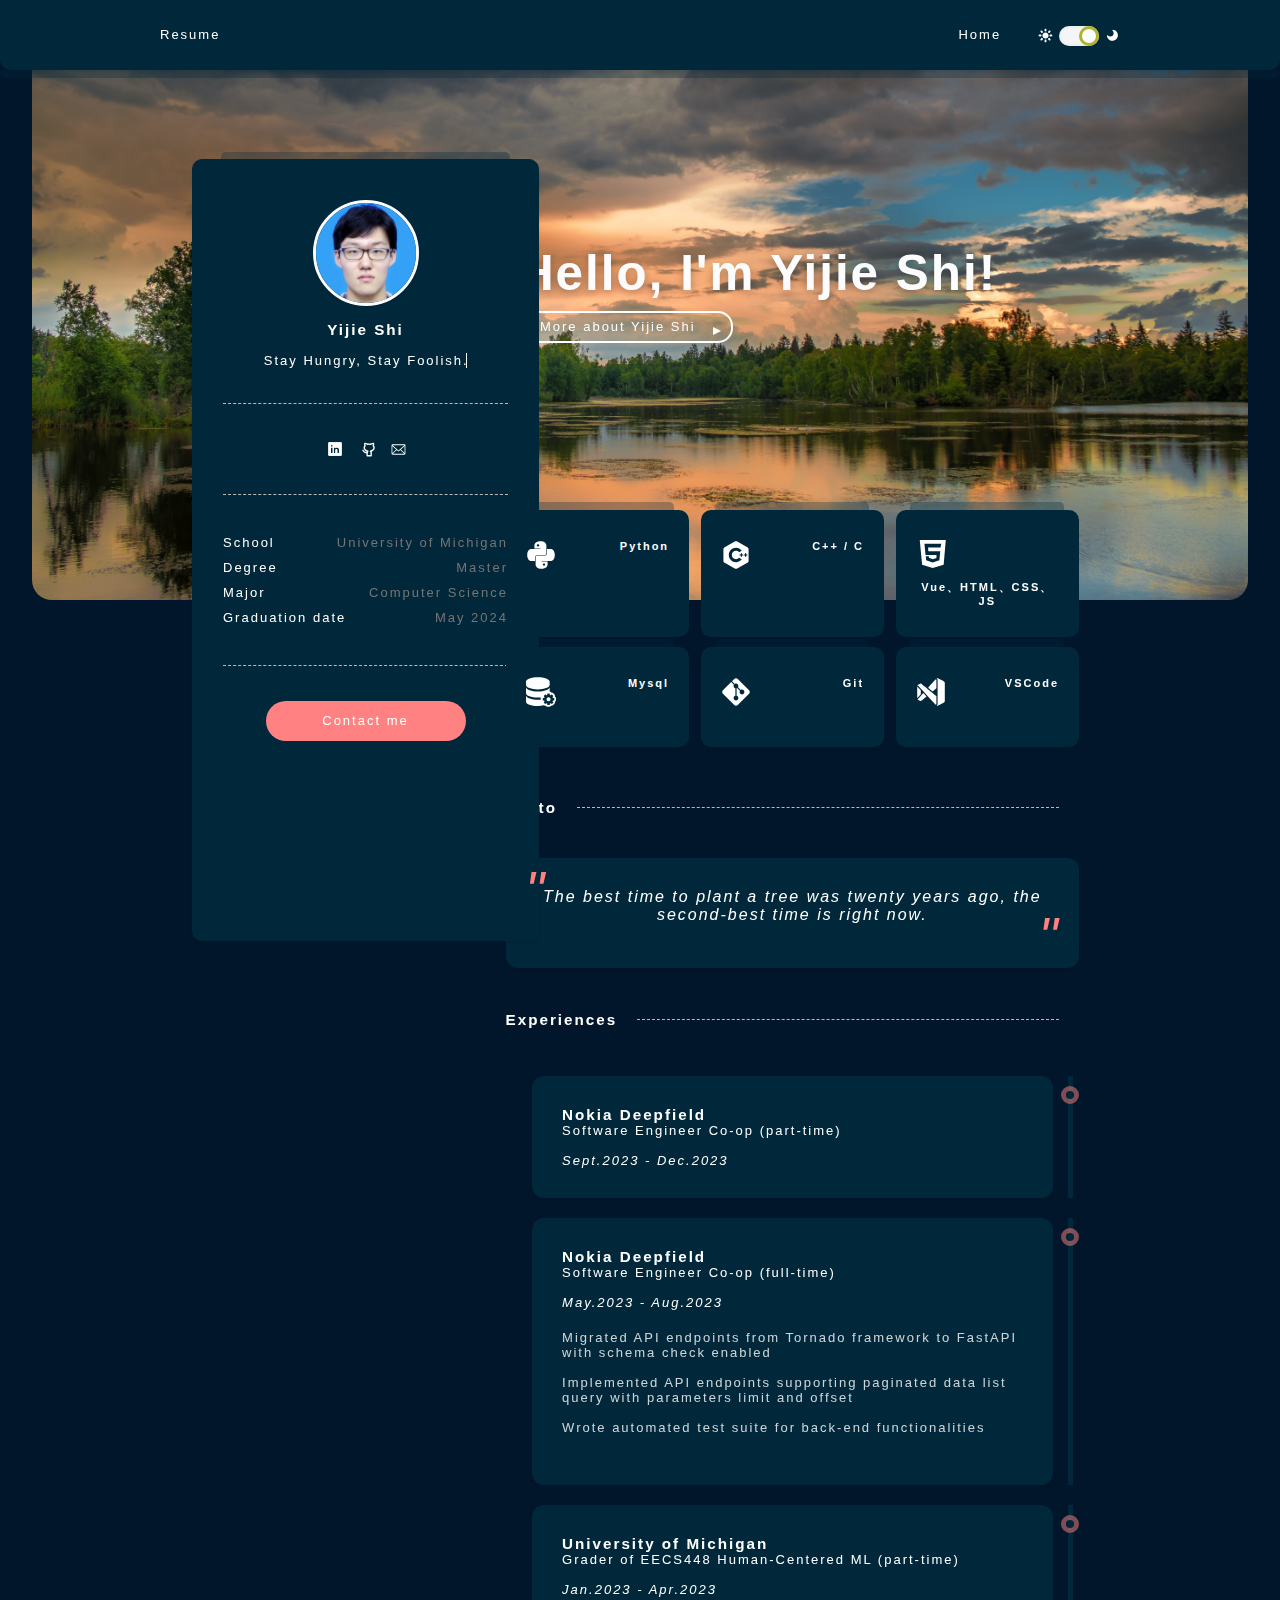
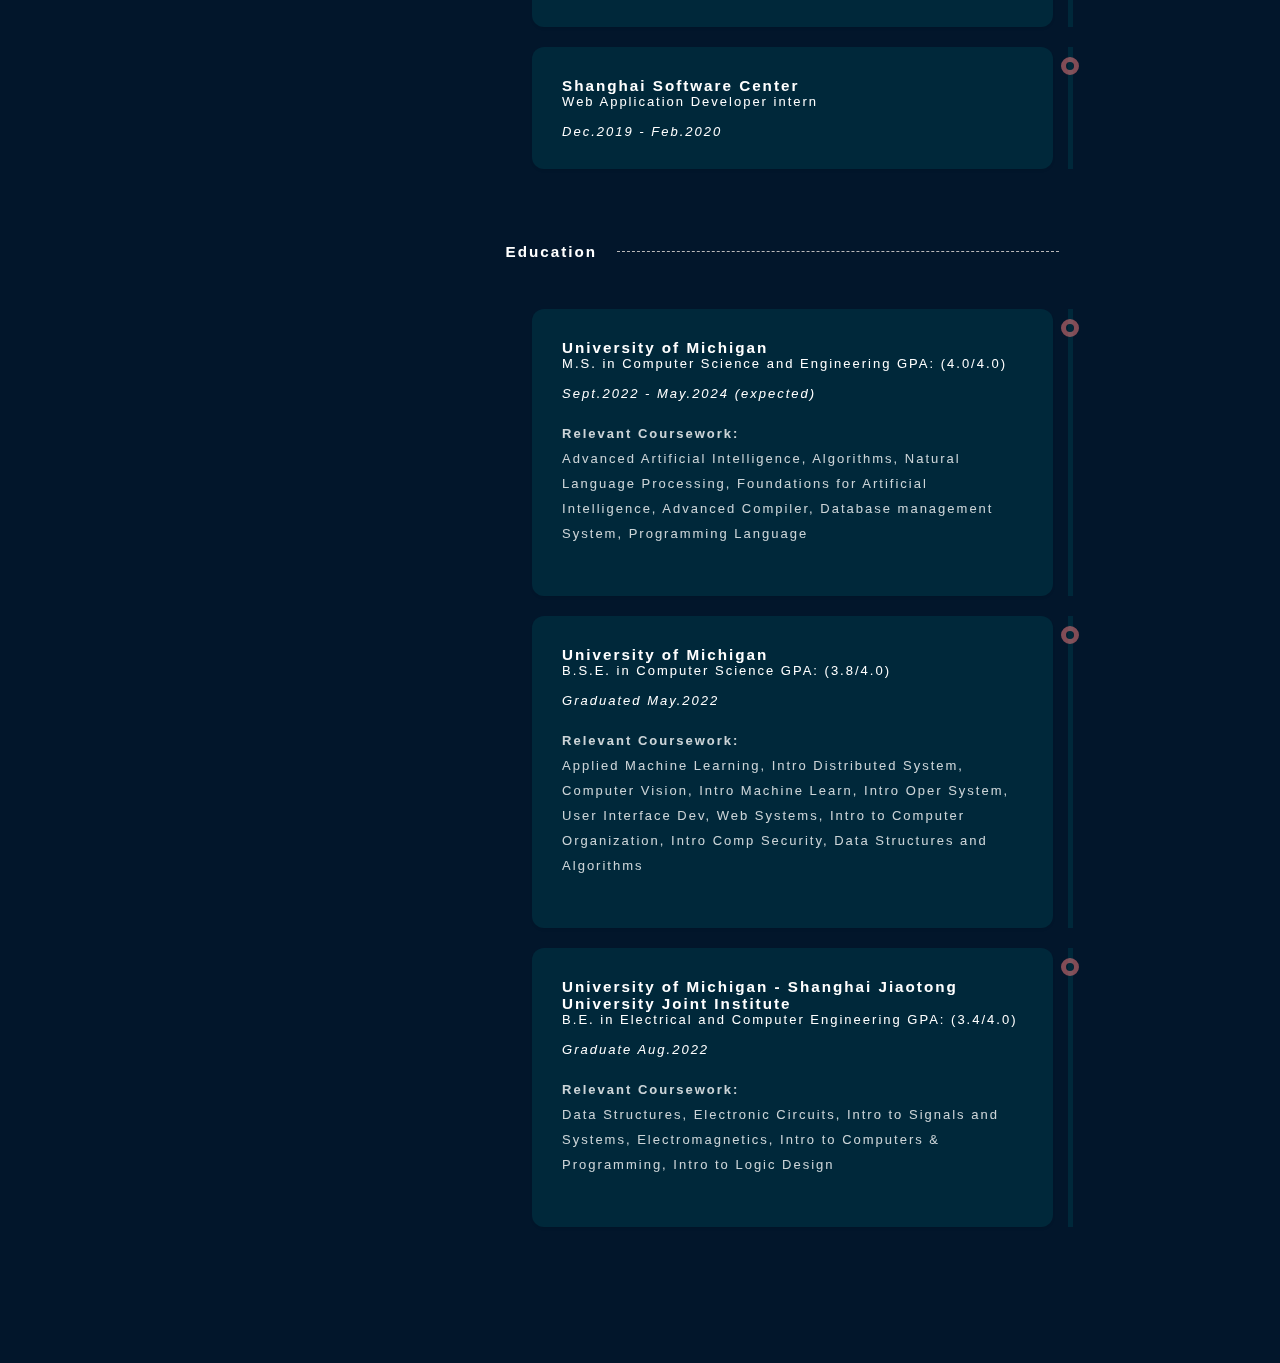
==== commit 1d3a7969: "Update icon" ====
--- a/index.html
+++ b/index.html
@@ -9,6 +9,7 @@
   <link rel="stylesheet" href="./css/base.css">
   <script src="./js/jq.js"></script>
   <link rel="stylesheet" href="./css/home.css">
+  <link rel="shortcut icon" href="./img/handshake.png">
 </head>
 
 <body>
@@ -20,7 +21,7 @@
     <!-- top -->
     <div class="header borderafter">
       <div class="col">
-        <span>Resume</span>
+        <a href="./file/Resume_Yijie_Shi_24.pdf" download="Resume_Yijie_Shi_24.pdf">Resume</a>
         <div class="header-right">
           <div class="min_menu-wrap" id="minmenu">
             <span class="min_menu"></span>
@@ -31,12 +32,7 @@
             </ul>
             <!-- switch -->
             <span class="kaig-bottm">
-              <svg t="1649159647627" class="icon" viewBox="0 0 1024 1024" version="1.1"
-                xmlns="http://www.w3.org/2000/svg" p-id="2250" width="15" height="15">
-                <path
-                  d="M1008.535135 710.670332l-70.446388 116.386904a112.099975 112.099975 0 0 1-140.572857 43.829042l-69.422645-17.083729c-5.502624 3.1992-11.133217 6.3984-16.763809 9.341665l-18.299425 62.896276C687.335435 981.514621 639.4754 1023.744064 582.657604 1023.744064H441.764828c-56.817796 0-104.677831-42.293427-110.308423-97.703574l-18.299425-62.896276a422.166458 422.166458 0 0 1-16.827793-9.341665l-69.614597 17.083729a112.163959 112.163959 0 0 1-140.508873-43.893026L15.631361 710.542364a107.493127 107.493127 0 0 1 32.43989-144.731817L96.251206 518.910272a410.649338 410.649338 0 0 1 0-14.204448l-48.179955-46.836291a107.365159 107.365159 0 0 1-32.375906-144.731817l70.190452-116.450888a112.099975 112.099975 0 0 1 140.572857-43.893026l69.550612 17.083729c5.566608-3.1992 11.133217-6.3984 16.827794-9.341665l18.299425-62.896276C336.831061 42.229443 384.691096 0 441.508892 0H582.529636c56.817796 0 104.677831 42.293427 110.372407 97.63959l18.235441 62.704324c5.75856 3.007248 11.325169 6.142464 16.827793 9.341665l69.678581-17.083729a112.163959 112.163959 0 0 1 140.508873 43.893026l70.446388 116.514872a107.493127 107.493127 0 0 1-32.375906 144.731817l-48.179955 46.772307a414.616346 414.616346 0 0 1 0 14.204448l48.243939 46.836291c47.092227 31.928018 62.192452 94.952262 32.247938 145.115721z m-213.066733-142.23644l3.391152-31.032242a246.210447 246.210447 0 0 0 0-51.699076l-3.263184-30.904274 93.992502-91.305173-53.554612-88.553862-131.615096 32.311922-23.546113-16.059985a294.134466 294.134466 0 0 0-48.627844-26.809297l-27.513121-11.901025L568.453156 127.968008H455.649356L419.370426 252.736816l-27.705074 11.965009c-16.635841 7.166208-32.951762 16.187953-48.499875 26.745313l-23.610097 15.996001-131.487128-32.247938-53.36266 88.489878 94.056486 91.433141-3.263184 30.968258a247.874031 247.874031 0 0 0 0 51.699076l3.1992 30.904274-93.928518 91.369157 53.554612 88.489878 131.551112-32.311922 23.610097 16.059985c15.292177 10.429393 31.544114 19.451137 48.563859 26.809297l27.577106 11.965009L455.905292 895.776056h112.611848l36.342914-124.768808 27.64109-11.965009c16.699825-7.166208 32.951762-16.187953 48.563859-26.745313l23.546113-15.996001 131.423144 32.247938 53.68258-88.745814-94.184454-91.369157zM512.147232 615.846038c57.329668 0 103.846038-46.516371 103.974006-103.974006 0-57.329668-46.644339-103.974006-103.974006-103.974007S408.173225 454.542364 408.173225 511.872032 454.817564 615.846038 512.147232 615.846038z m0 127.968008c-127.968008 0-231.942014-103.910022-231.942015-231.942014 0-127.968008 103.910022-231.942014 231.942015-231.942015 127.968008 0 231.942014 103.910022 231.942014 232.133967A232.133967 232.133967 0 0 1 512.147232 743.814046z"
-                  p-id="2251"></path>
-              </svg>
+              <svg xmlns="http://www.w3.org/2000/svg" viewBox="0 0 72 72" width="17" height="17"><path d="M36 23c7.18 0 13 5.82 13 13s-5.82 13-13 13-13-5.82-13-13S28.82 23 36 23zM40 11c0 .732 0 3.268 0 4 0 2.209-1.791 4-4 4s-4-1.791-4-4c0-.732 0-3.268 0-4 0-2.209 1.791-4 4-4S40 8.791 40 11zM56.506 21.151c-.518.518-2.311 2.311-2.828 2.828-1.562 1.562-4.095 1.562-5.657 0s-1.562-4.095 0-5.657c.518-.518 2.311-2.311 2.828-2.828 1.562-1.562 4.095-1.562 5.657 0S58.068 19.589 56.506 21.151zM61 40c-.732 0-3.268 0-4 0-2.209 0-4-1.791-4-4s1.791-4 4-4c.732 0 3.268 0 4 0 2.209 0 4 1.791 4 4S63.209 40 61 40zM50.849 56.506c-.518-.518-2.311-2.311-2.828-2.828-1.562-1.562-1.562-4.095 0-5.657s4.095-1.562 5.657 0c.518.518 2.311 2.311 2.828 2.828 1.562 1.562 1.562 4.095 0 5.657S52.411 58.068 50.849 56.506zM32 61c0-.732 0-3.268 0-4 0-2.209 1.791-4 4-4s4 1.791 4 4c0 .732 0 3.268 0 4 0 2.209-1.791 4-4 4S32 63.209 32 61zM15.494 50.849c.518-.518 2.311-2.311 2.828-2.828 1.562-1.562 4.095-1.562 5.657 0s1.562 4.095 0 5.657c-.518.518-2.311 2.311-2.828 2.828-1.562 1.562-4.095 1.562-5.657 0S13.932 52.411 15.494 50.849zM11 32c.732 0 3.268 0 4 0 2.209 0 4 1.791 4 4s-1.791 4-4 4c-.732 0-3.268 0-4 0-2.209 0-4-1.791-4-4S8.791 32 11 32zM21.151 15.494c.518.518 2.311 2.311 2.828 2.828 1.562 1.562 1.562 4.095 0 5.657s-4.095 1.562-5.657 0c-.518-.518-2.311-2.311-2.828-2.828-1.562-1.562-1.562-4.095 0-5.657S19.589 13.932 21.151 15.494z"/></svg>
               <span class="switch active" id="switch">
                 <i></i>
               </span>
